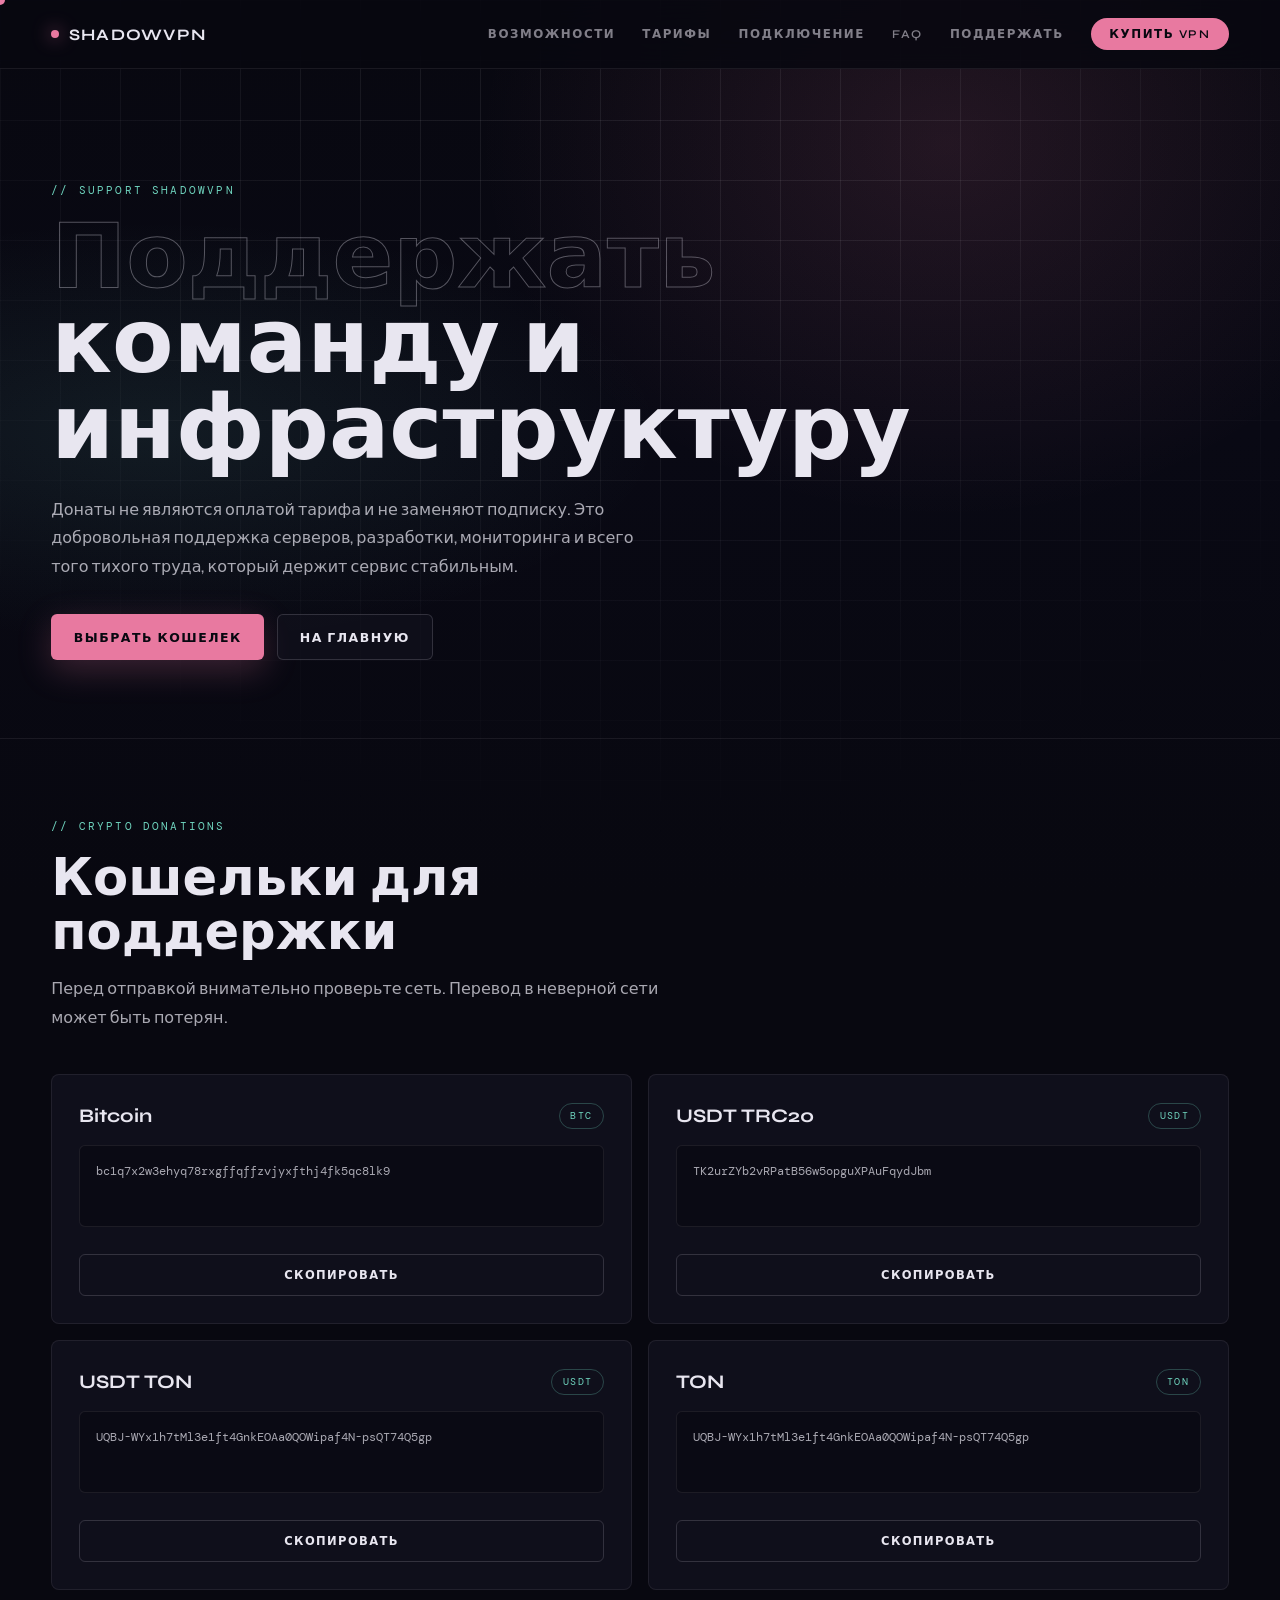
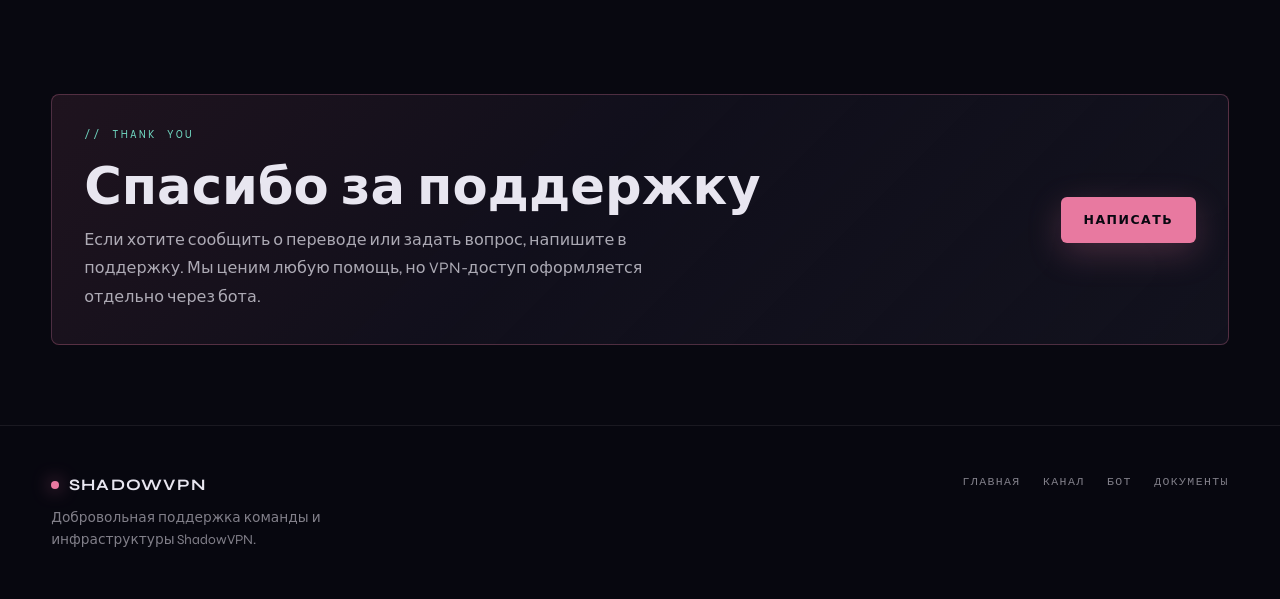
==== donate.html @ 47b913bc "Add files via upload" ====
<!DOCTYPE html>
<html lang="ru">
<head>
  <meta charset="UTF-8">
  <meta name="viewport" content="width=device-width, initial-scale=1.0">
  <title>Поддержать ShadowVPN</title>
  <meta name="description" content="Добровольная поддержка команды ShadowVPN: BTC, USDT TRC20, USDT TON и TON.">
  <link rel="preconnect" href="https://fonts.googleapis.com">
  <link rel="preconnect" href="https://fonts.gstatic.com" crossorigin>
  <link href="https://fonts.googleapis.com/css2?family=Syne:wght@300;400;500;600;700&family=DM+Mono:wght@300;400;500&display=swap" rel="stylesheet">
  <link rel="stylesheet" href="style.css">
</head>
<body>
  <div id="cursor" aria-hidden="true"></div>

  <div class="page-bg" aria-hidden="true">
    <div class="grid-bg"></div>
  </div>

  <header class="site-header">
    <a class="logo" href="index.html" aria-label="ShadowVPN">
      <span class="logo-dot"></span>
      <span>ShadowVPN</span>
    </a>
    <button class="menu-toggle" type="button" aria-label="Открыть меню" aria-expanded="false">
      <span></span>
      <span></span>
      <span></span>
    </button>
    <nav class="nav" aria-label="Основная навигация">
      <a href="index.html#advantages">Возможности</a>
      <a href="index.html#plans">Тарифы</a>
      <a href="index.html#setup">Подключение</a>
      <a href="index.html#faq">FAQ</a>
      <a href="donate.html">Поддержать</a>
      <a class="nav-cta" href="https://t.me/NetShadowVPN_bot" target="_blank" rel="noopener">Купить VPN</a>
    </nav>
  </header>

  <main class="donate-page">
    <section class="donate-hero reveal">
      <div class="eyebrow">// Support ShadowVPN</div>
      <h1><span class="outline">Поддержать</span><br>команду и инфраструктуру</h1>
      <p class="hero-lead">Донаты не являются оплатой тарифа и не заменяют подписку. Это добровольная поддержка серверов, разработки, мониторинга и всего того тихого труда, который держит сервис стабильным.</p>
      <div class="hero-actions">
        <a class="btn btn-primary" href="#wallets">Выбрать кошелек</a>
        <a class="btn btn-secondary" href="index.html">На главную</a>
      </div>
    </section>

    <section class="section donate-section" id="wallets">
      <div class="section-head reveal">
        <div class="eyebrow">// Crypto donations</div>
        <h2>Кошельки для поддержки</h2>
        <p>Перед отправкой внимательно проверьте сеть. Перевод в неверной сети может быть потерян.</p>
      </div>

      <div class="donate-grid">
        <article class="donate-card reveal">
          <div class="donate-card-head">
            <h3>Bitcoin</h3>
            <span class="wallet-tag">BTC</span>
          </div>
          <code class="wallet-address">bc1q7x2w3ehyq78rxgffqffzvjyxfthj4fk5qc8lk9</code>
          <button class="copy-btn" type="button" data-copy-wallet>Скопировать</button>
        </article>

        <article class="donate-card reveal">
          <div class="donate-card-head">
            <h3>USDT TRC20</h3>
            <span class="wallet-tag">USDT</span>
          </div>
          <code class="wallet-address">TK2urZYb2vRPatB56w5opguXPAuFqydJbm</code>
          <button class="copy-btn" type="button" data-copy-wallet>Скопировать</button>
        </article>

        <article class="donate-card reveal">
          <div class="donate-card-head">
            <h3>USDT TON</h3>
            <span class="wallet-tag">USDT</span>
          </div>
          <code class="wallet-address">UQBJ-WYx1h7tMl3e1ft4GnkEOAa0QOWipaf4N-psQT74Q5gp</code>
          <button class="copy-btn" type="button" data-copy-wallet>Скопировать</button>
        </article>

        <article class="donate-card reveal">
          <div class="donate-card-head">
            <h3>TON</h3>
            <span class="wallet-tag">TON</span>
          </div>
          <code class="wallet-address">UQBJ-WYx1h7tMl3e1ft4GnkEOAa0QOWipaf4N-psQT74Q5gp</code>
          <button class="copy-btn" type="button" data-copy-wallet>Скопировать</button>
        </article>
      </div>
    </section>

    <section class="cta-section donate-note reveal">
      <div>
        <div class="eyebrow">// Thank you</div>
        <h2>Спасибо за поддержку</h2>
        <p>Если хотите сообщить о переводе или задать вопрос, напишите в поддержку. Мы ценим любую помощь, но VPN-доступ оформляется отдельно через бота.</p>
      </div>
      <a class="btn btn-primary" href="https://t.me/ShadowVpnSupport_bot" target="_blank" rel="noopener">Написать</a>
    </section>
  </main>

  <footer class="footer">
    <div>
      <a class="logo" href="index.html"><span class="logo-dot"></span><span>ShadowVPN</span></a>
      <p>Добровольная поддержка команды и инфраструктуры ShadowVPN.</p>
    </div>
    <div class="footer-links">
      <a href="index.html">Главная</a>
      <a href="https://t.me/ShadowVpn_net" target="_blank" rel="noopener">Канал</a>
      <a href="https://t.me/NetShadowVPN_bot" target="_blank" rel="noopener">Бот</a>
      <a href="https://docs.shadowvpn.io" target="_blank" rel="noopener">Документы</a>
    </div>
  </footer>

  <script src="script.js"></script>
</body>
</html>
---- style.css ----
*, *::before, *::after {
  box-sizing: border-box;
  margin: 0;
  padding: 0;
}

:root {
  --black: #080810;
  --surface: #0f0f1a;
  --card: #13131f;
  --pink: #e879a0;
  --pink-d: #c45c80;
  --violet: #a78bda;
  --mint: #6fd4be;
  --text: #e8e6f0;
  --muted: rgba(232, 230, 240, .54);
  --muted-2: rgba(232, 230, 240, .72);
  --border: rgba(232, 230, 240, .08);
  --border-2: rgba(232, 230, 240, .16);
  --shadow: 0 24px 80px rgba(0, 0, 0, .36);
}

html {
  scroll-behavior: smooth;
}

body {
  min-height: 100vh;
  font-family: "Syne", system-ui, sans-serif;
  color: var(--text);
  background: var(--black);
  overflow-x: hidden;
  cursor: none;
}

a {
  color: inherit;
}

img {
  display: block;
  max-width: 100%;
}

#cursor {
  width: 10px;
  height: 10px;
  position: fixed;
  z-index: 1000;
  pointer-events: none;
  border-radius: 50%;
  background: var(--pink);
  transform: translate(-50%, -50%);
  transition: width .18s ease, height .18s ease, background .18s ease;
  mix-blend-mode: screen;
}

#cursor.big {
  width: 34px;
  height: 34px;
  background: var(--violet);
}

.page-bg {
  position: fixed;
  inset: 0;
  z-index: -1;
  pointer-events: none;
  background:
    radial-gradient(ellipse at 74% 16%, rgba(232, 121, 160, .12), transparent 35%),
    radial-gradient(ellipse at 12% 48%, rgba(111, 212, 190, .09), transparent 32%),
    linear-gradient(180deg, var(--black), #090914 48%, var(--black));
}

.grid-bg {
  position: absolute;
  inset: 0;
  background-image:
    linear-gradient(var(--border) 1px, transparent 1px),
    linear-gradient(90deg, var(--border) 1px, transparent 1px);
  background-size: 60px 60px;
  mask-image: radial-gradient(ellipse 72% 82% at 50% 12%, #000 28%, transparent 100%);
}

.site-header {
  position: fixed;
  top: 0;
  left: 0;
  right: 0;
  z-index: 50;
  display: flex;
  align-items: center;
  justify-content: space-between;
  gap: 2rem;
  padding: 1.15rem clamp(1rem, 4vw, 5rem);
  border-bottom: 1px solid var(--border);
  background: rgba(8, 8, 16, .84);
  backdrop-filter: blur(18px);
}

.logo {
  display: inline-flex;
  align-items: center;
  gap: .6rem;
  text-decoration: none;
  font-size: 1rem;
  font-weight: 700;
  letter-spacing: .08em;
  text-transform: uppercase;
  white-space: nowrap;
}

.logo-dot {
  width: 8px;
  height: 8px;
  flex: 0 0 8px;
  border-radius: 50%;
  background: var(--pink);
  box-shadow: 0 0 18px rgba(232, 121, 160, .8);
}

.nav {
  display: flex;
  align-items: center;
  gap: 1.7rem;
}

.nav a {
  text-decoration: none;
  color: var(--muted);
  font-size: .74rem;
  font-weight: 600;
  letter-spacing: .13em;
  text-transform: uppercase;
  transition: color .2s ease, border-color .2s ease;
}

.nav a:hover {
  color: var(--text);
}

.nav .nav-cta {
  padding: .55rem 1.15rem;
  border-radius: 999px;
  color: var(--black);
  background: var(--pink);
}

.menu-toggle {
  display: none;
  width: 42px;
  height: 42px;
  border: 1px solid var(--border);
  border-radius: 8px;
  background: var(--card);
  color: var(--text);
}

.menu-toggle span {
  display: block;
  width: 18px;
  height: 1px;
  margin: 5px auto;
  background: currentColor;
}

.hero {
  min-height: 100vh;
  display: flex;
  align-items: center;
  padding: 7rem clamp(1rem, 4vw, 5rem) 4rem;
}

.hero-content {
  max-width: 820px;
}

.eyebrow {
  display: flex;
  align-items: center;
  gap: .65rem;
  margin-bottom: 1.2rem;
  font-family: "DM Mono", monospace;
  color: var(--mint);
  font-size: .68rem;
  letter-spacing: .2em;
  text-transform: uppercase;
}

h1,
h2 {
  letter-spacing: 0;
}

h1 {
  font-size: clamp(3rem, 7vw, 6.6rem);
  line-height: .95;
  margin-bottom: 1.5rem;
}

.outline {
  color: transparent;
  -webkit-text-stroke: 1px rgba(232, 230, 240, .34);
}

.hero-lead,
.section-head p,
.split-copy p,
.cta-section p {
  max-width: 620px;
  color: var(--muted-2);
  font-size: 1rem;
  font-weight: 300;
  line-height: 1.8;
}

.hero-actions {
  display: flex;
  flex-wrap: wrap;
  gap: .8rem;
  margin-top: 2rem;
}

.btn {
  display: inline-flex;
  align-items: center;
  justify-content: center;
  min-height: 46px;
  padding: .82rem 1.35rem;
  border-radius: 6px;
  border: 1px solid transparent;
  text-decoration: none;
  font-size: .78rem;
  font-weight: 700;
  letter-spacing: .12em;
  text-transform: uppercase;
  transition: transform .22s ease, background .22s ease, border-color .22s ease, color .22s ease;
}

.btn:hover {
  transform: translateY(-2px);
}

.btn-primary {
  color: var(--black);
  background: var(--pink);
  box-shadow: 0 10px 34px rgba(232, 121, 160, .24);
}

.btn-primary:hover {
  background: var(--pink-d);
}

.btn-secondary {
  color: var(--text);
  border-color: var(--border-2);
  background: rgba(19, 19, 31, .6);
}

.btn-secondary:hover {
  color: var(--violet);
  border-color: var(--violet);
}

.hero-stats {
  display: grid;
  grid-template-columns: repeat(3, minmax(0, 1fr));
  gap: 1px;
  margin-top: 3.2rem;
  border: 1px solid var(--border);
  background: var(--border);
}

.hero-stats div {
  padding: 1.2rem;
  background: rgba(15, 15, 26, .82);
}

.hero-stats dt {
  color: var(--text);
  font-size: 1.7rem;
  font-weight: 700;
  line-height: 1;
}

.hero-stats dd {
  margin-top: .45rem;
  color: var(--muted);
  font-family: "DM Mono", monospace;
  font-size: .62rem;
  letter-spacing: .13em;
  text-transform: uppercase;
}

.section {
  padding: 6.5rem clamp(1rem, 4vw, 5rem);
  border-top: 1px solid var(--border);
}

.section-head {
  max-width: 760px;
  margin-bottom: 2.6rem;
}

h2 {
  max-width: 820px;
  margin-bottom: 1rem;
  font-size: clamp(2rem, 4vw, 3.5rem);
  line-height: 1.05;
}

.feature-grid,
.plans-grid,
.faq-grid {
  display: grid;
  gap: 1rem;
}

.feature-grid {
  grid-template-columns: repeat(4, minmax(0, 1fr));
}

.feature-card,
.plan-card,
.step,
.faq-item {
  border: 1px solid var(--border);
  border-radius: 8px;
  background: rgba(19, 19, 31, .78);
  transition: transform .22s ease, border-color .22s ease, background .22s ease;
}

.feature-card:hover,
.plan-card:hover,
.step:hover,
.faq-item:hover,
.donate-card:hover {
  transform: translateY(-3px);
  border-color: var(--border-2);
  background: var(--card);
}

.feature-card {
  min-height: 245px;
  padding: 1.7rem;
}

.feature-mark,
.plan-kicker,
.step span {
  font-family: "DM Mono", monospace;
  color: var(--mint);
  font-size: .64rem;
  letter-spacing: .16em;
  text-transform: uppercase;
}

.feature-card h3,
.plan-card h3,
.step h3,
.faq-item h3 {
  margin: 1rem 0 .65rem;
  font-size: 1rem;
  font-weight: 600;
}

.feature-card p,
.plan-card li,
.step p,
.faq-item p {
  color: var(--muted-2);
  font-size: .9rem;
  font-weight: 300;
  line-height: 1.7;
}

.plans-grid {
  display: grid;
  grid-template-columns: repeat(3, minmax(0, 1fr));
}

.plan-card {
  position: relative;
  display: flex;
  flex-direction: column;
  padding: 2rem;
}

.plan-card.featured {
  border-color: rgba(232, 121, 160, .52);
  background: linear-gradient(160deg, rgba(232, 121, 160, .08), rgba(19, 19, 31, .94) 56%);
}

.plan-badge {
  position: absolute;
  top: 1rem;
  right: 1rem;
  padding: .28rem .65rem;
  border-radius: 999px;
  color: var(--black);
  background: var(--pink);
  font-size: .62rem;
  font-weight: 700;
  letter-spacing: .1em;
  text-transform: uppercase;
}

.plan-badge.muted {
  color: var(--text);
  border: 1px solid var(--border-2);
  background: rgba(232, 230, 240, .08);
}

.plan-card.soon {
  border-style: dashed;
}

.plan-price {
  margin: .9rem 0 1.3rem;
  color: var(--text);
  font-size: 1.45rem;
  font-weight: 700;
}

.plan-card ul {
  display: grid;
  gap: .58rem;
  margin-bottom: 1.2rem;
  list-style: none;
}

.plan-card li {
  position: relative;
  padding-left: 1.1rem;
}

.plan-card li::before {
  content: "";
  position: absolute;
  left: 0;
  top: .72em;
  width: 5px;
  height: 5px;
  border-radius: 50%;
  background: var(--violet);
}

.price-options {
  display: grid;
  gap: .42rem;
  margin: auto 0 1.4rem;
  padding-top: 1rem;
  border-top: 1px solid var(--border);
}

.price-options span {
  color: var(--muted-2);
  font-family: "DM Mono", monospace;
  font-size: .78rem;
  line-height: 1.45;
}

.plan-link {
  display: flex;
  justify-content: center;
  padding: .78rem 1rem;
  border: 1px solid var(--border-2);
  border-radius: 6px;
  color: var(--text);
  text-decoration: none;
  font-size: .74rem;
  font-weight: 700;
  letter-spacing: .12em;
  text-transform: uppercase;
  transition: background .2s ease, color .2s ease, border-color .2s ease;
}

.plan-link:hover {
  color: var(--violet);
  border-color: var(--violet);
}

.plan-link.primary {
  color: var(--black);
  border-color: var(--pink);
  background: var(--pink);
}

.plan-link.primary:hover {
  color: var(--black);
  background: var(--pink-d);
}

.split {
  display: grid;
  grid-template-columns: minmax(0, .85fr) minmax(0, 1.15fr);
  gap: 3rem;
  align-items: start;
}

.split-copy {
  position: sticky;
  top: 7rem;
}

.split-copy .btn {
  margin-top: 1.6rem;
}

.steps {
  display: grid;
  grid-template-columns: repeat(2, minmax(0, 1fr));
  gap: 1rem;
}

.step {
  min-height: 185px;
  padding: 1.55rem;
}

.faq-grid {
  grid-template-columns: repeat(2, minmax(0, 1fr));
}

.faq-item {
  padding: 1.55rem;
}

.cta-section {
  display: flex;
  align-items: center;
  justify-content: space-between;
  gap: 2rem;
  margin: 0 clamp(1rem, 4vw, 5rem) 5rem;
  padding: 2rem;
  border: 1px solid rgba(232, 121, 160, .28);
  border-radius: 8px;
  background: linear-gradient(135deg, rgba(232, 121, 160, .1), rgba(167, 139, 218, .06) 44%, rgba(19, 19, 31, .9));
}

.cta-section h2 {
  margin-bottom: .7rem;
}

.donate-page {
  padding-top: 5.6rem;
}

.donate-hero {
  min-height: 72vh;
  display: flex;
  flex-direction: column;
  justify-content: center;
  padding: 5rem clamp(1rem, 4vw, 5rem) 4rem;
}

.donate-section {
  padding-top: 5rem;
}

.donate-grid {
  display: grid;
  grid-template-columns: repeat(2, minmax(0, 1fr));
  gap: 1rem;
}

.donate-card {
  display: flex;
  min-width: 0;
  min-height: 250px;
  flex-direction: column;
  gap: 1rem;
  padding: 1.7rem;
  border: 1px solid var(--border);
  border-radius: 8px;
  background: rgba(19, 19, 31, .78);
  transition: transform .22s ease, border-color .22s ease, background .22s ease;
}

.donate-card-head {
  display: flex;
  align-items: center;
  justify-content: space-between;
  gap: 1rem;
}

.donate-card h3 {
  font-size: 1.2rem;
  font-weight: 700;
}

.wallet-tag {
  padding: .34rem .65rem;
  border: 1px solid rgba(111, 212, 190, .28);
  border-radius: 999px;
  color: var(--mint);
  font-family: "DM Mono", monospace;
  font-size: .62rem;
  letter-spacing: .14em;
}

.wallet-address {
  display: block;
  min-height: 82px;
  padding: 1rem;
  border: 1px solid var(--border);
  border-radius: 6px;
  color: var(--muted-2);
  background: rgba(8, 8, 16, .52);
  font-family: "DM Mono", monospace;
  font-size: .78rem;
  line-height: 1.6;
  overflow-wrap: anywhere;
}

.copy-btn {
  margin-top: auto;
  min-height: 42px;
  border: 1px solid var(--border-2);
  border-radius: 6px;
  color: var(--text);
  background: transparent;
  font-family: "Syne", system-ui, sans-serif;
  font-size: .72rem;
  font-weight: 700;
  letter-spacing: .12em;
  text-transform: uppercase;
  cursor: none;
  transition: color .2s ease, border-color .2s ease, background .2s ease;
}

.copy-btn:hover,
.copy-btn.copied {
  color: var(--black);
  border-color: var(--pink);
  background: var(--pink);
}

.donate-note {
  margin-top: 0;
}

.footer {
  display: flex;
  justify-content: space-between;
  gap: 2rem;
  padding: 3rem clamp(1rem, 4vw, 5rem);
  border-top: 1px solid var(--border);
  background: rgba(8, 8, 16, .72);
}

.footer p {
  max-width: 360px;
  margin-top: .8rem;
  color: var(--muted);
  font-size: .86rem;
  line-height: 1.6;
}

.footer-links {
  display: flex;
  flex-wrap: wrap;
  justify-content: flex-end;
  gap: 1rem 1.4rem;
}

.footer-links a {
  color: var(--muted);
  text-decoration: none;
  font-family: "DM Mono", monospace;
  font-size: .72rem;
  letter-spacing: .12em;
  text-transform: uppercase;
}

.footer-links a:hover {
  color: var(--pink);
}

.reveal {
  opacity: 0;
  transform: translateY(18px);
  transition: opacity .55s ease, transform .55s ease;
}

.reveal.in {
  opacity: 1;
  transform: translateY(0);
}

@media (max-width: 1120px) {
  .feature-grid {
    grid-template-columns: repeat(2, minmax(0, 1fr));
  }
}

@media (max-width: 900px) {
  body {
    cursor: auto;
  }

  #cursor {
    display: none;
  }

  .menu-toggle {
    display: block;
  }

  .nav {
    position: absolute;
    top: calc(100% + 1px);
    left: 0;
    right: 0;
    display: none;
    flex-direction: column;
    align-items: stretch;
    gap: 0;
    padding: .75rem 1rem 1rem;
    border-bottom: 1px solid var(--border);
    background: rgba(8, 8, 16, .96);
  }

  .nav.open {
    display: flex;
  }

  .nav a {
    padding: .85rem 0;
  }

  .nav .nav-cta {
    justify-content: center;
    text-align: center;
    margin-top: .35rem;
  }

  .hero {
    min-height: auto;
    padding-top: 6.4rem;
  }

  .plans-grid,
  .donate-grid,
  .split {
    grid-template-columns: 1fr;
  }

  .split-copy {
    position: static;
  }

  .cta-section,
  .footer {
    flex-direction: column;
    align-items: flex-start;
  }

  .footer-links {
    justify-content: flex-start;
  }
}

@media (max-width: 640px) {
  .site-header {
    padding: .9rem 1rem;
  }

  .logo {
    font-size: .9rem;
  }

  h1 {
    font-size: 3rem;
    line-height: 1.05;
    margin-bottom: 1.2rem;
  }

  .outline {
    color: var(--text);
    -webkit-text-stroke: 0;
  }

  h1 br {
    display: none;
  }

  .hero-lead {
    font-size: .98rem;
    line-height: 1.7;
  }

  .hero-actions {
    display: grid;
    grid-template-columns: 1fr;
  }

  .hero {
    padding-left: 1rem;
    padding-right: 1rem;
  }

  .hero-stats,
  .feature-grid,
  .steps,
  .faq-grid {
    grid-template-columns: 1fr;
  }

  .section {
    padding-top: 4.5rem;
    padding-bottom: 4.5rem;
  }

  .donate-page {
    padding-top: 4.8rem;
  }

  .donate-hero {
    min-height: auto;
    padding: 4rem 1rem 3rem;
  }

  .cta-section {
    margin-bottom: 3.5rem;
    padding: 1.4rem;
  }
}
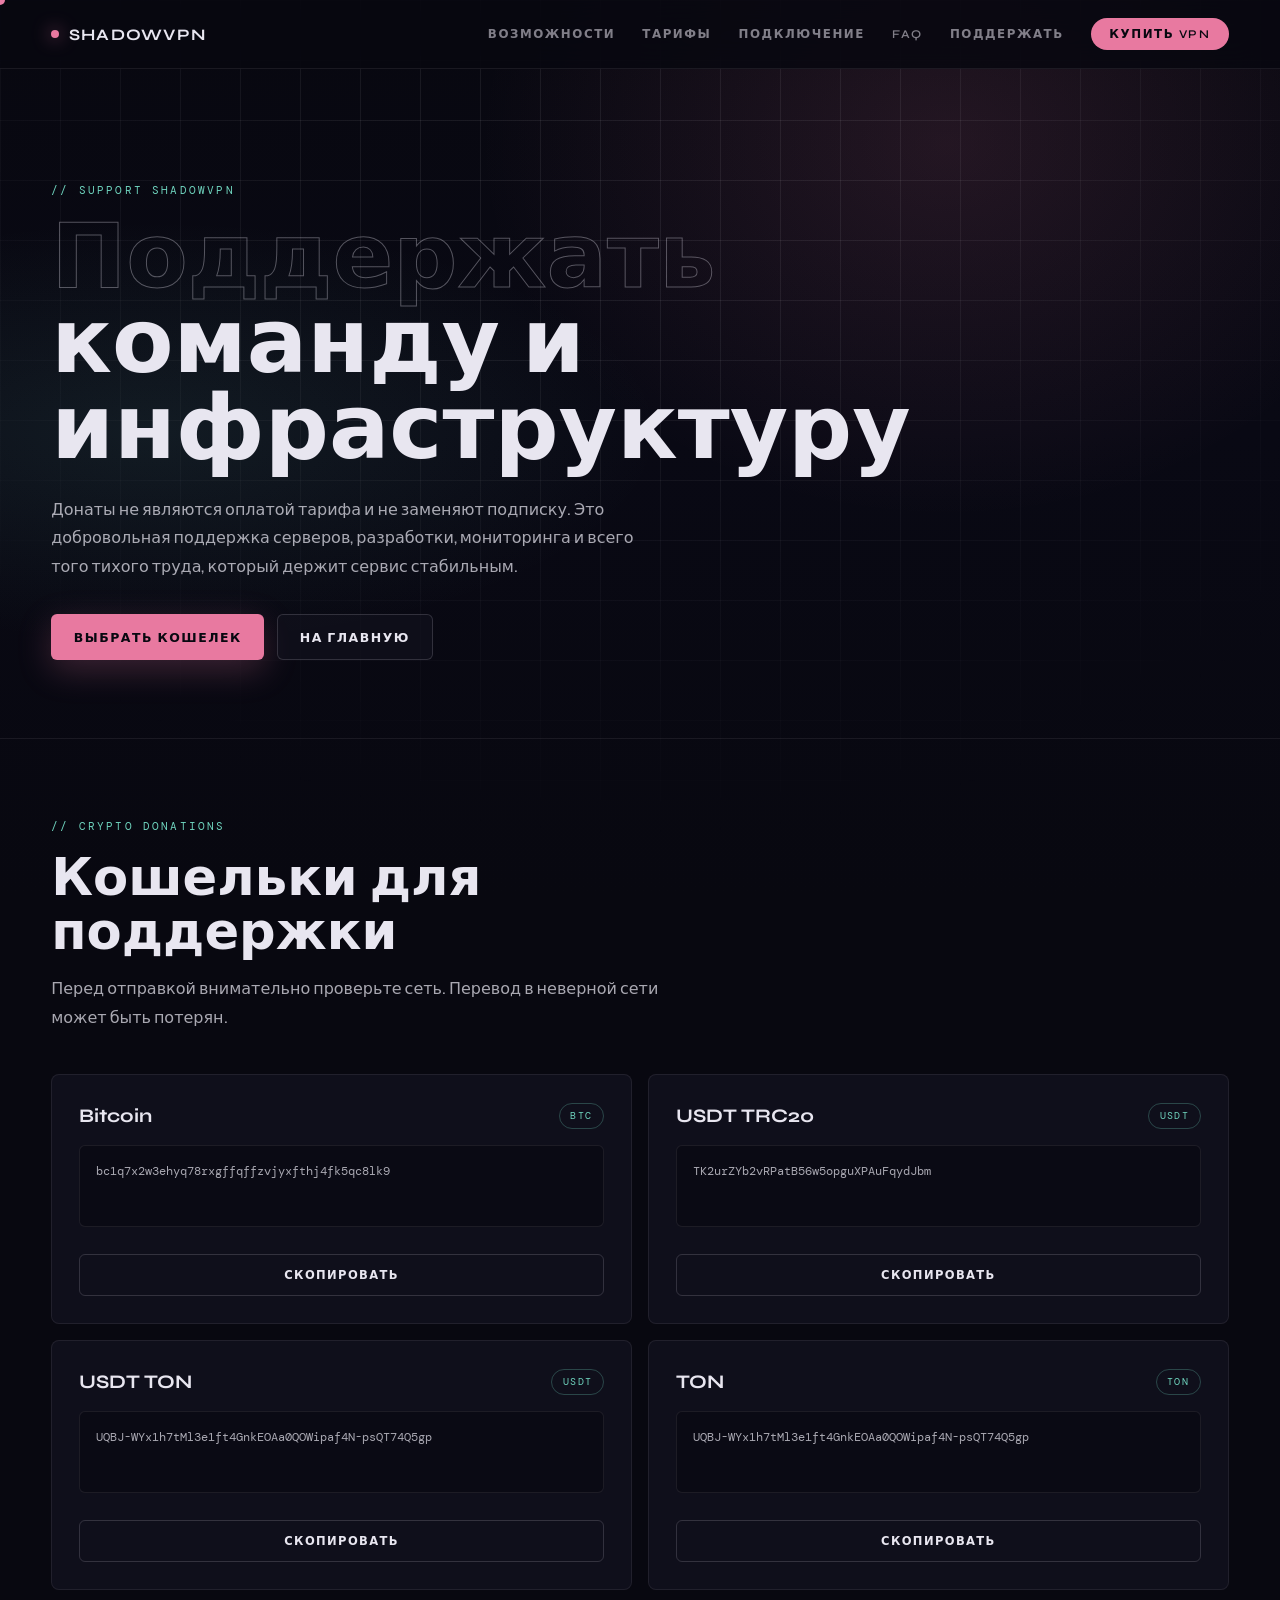
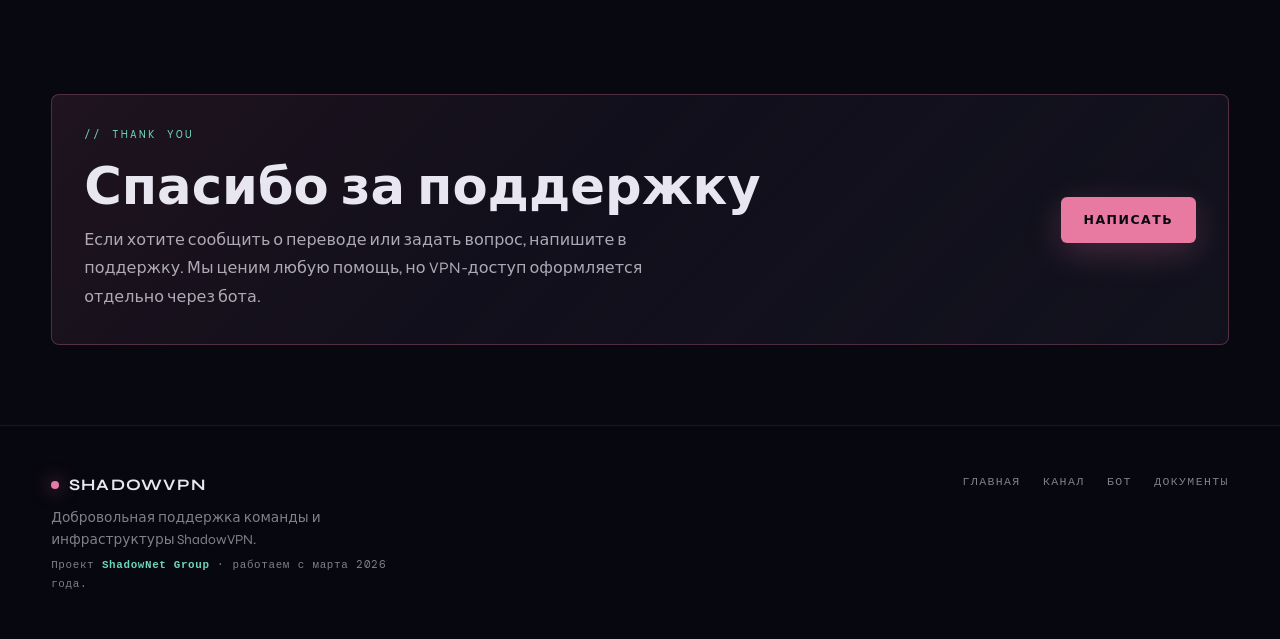
==== commit 81e08eec: "Add files via upload" ====
--- a/donate.html
+++ b/donate.html
@@ -8,7 +8,7 @@
   <link rel="preconnect" href="https://fonts.googleapis.com">
   <link rel="preconnect" href="https://fonts.gstatic.com" crossorigin>
   <link href="https://fonts.googleapis.com/css2?family=Syne:wght@300;400;500;600;700&family=DM+Mono:wght@300;400;500&display=swap" rel="stylesheet">
-  <link rel="stylesheet" href="style.css">
+  <link rel="stylesheet" href="style.css?v=20260904-3">
 </head>
 <body>
   <div id="cursor" aria-hidden="true"></div>
@@ -108,6 +108,7 @@
     <div>
       <a class="logo" href="index.html"><span class="logo-dot"></span><span>ShadowVPN</span></a>
       <p>Добровольная поддержка команды и инфраструктуры ShadowVPN.</p>
+      <p class="footer-brand">Проект <strong>ShadowNet Group</strong> · работаем с марта 2026 года.</p>
     </div>
     <div class="footer-links">
       <a href="index.html">Главная</a>
--- a/style.css
+++ b/style.css
@@ -262,6 +262,23 @@
   border-color: var(--violet);
 }
 
+
+.brand-note {
+  display: inline-flex;
+  align-items: center;
+  gap: .45rem;
+  margin-top: 1rem;
+  color: var(--muted);
+  font-family: "DM Mono", monospace;
+  font-size: .72rem;
+  letter-spacing: .08em;
+}
+
+.brand-note span {
+  color: var(--mint);
+  font-weight: 600;
+}
+
 .hero-stats {
   display: grid;
   grid-template-columns: repeat(3, minmax(0, 1fr));
@@ -657,6 +674,20 @@
   line-height: 1.6;
 }
 
+
+.footer .footer-brand {
+  margin-top: .3rem;
+  color: var(--muted);
+  font-family: "DM Mono", monospace;
+  font-size: .68rem;
+  letter-spacing: .06em;
+}
+
+.footer .footer-brand strong {
+  color: var(--mint);
+  font-weight: 600;
+}
+
 .footer-links {
   display: flex;
   flex-wrap: wrap;
@@ -826,3 +857,205 @@
     padding: 1.4rem;
   }
 }
+
+/* ShadowDNS */
+.dns-section {
+  position: relative;
+  overflow: hidden;
+}
+
+.dns-section::after {
+  content: "";
+  position: absolute;
+  width: 420px;
+  height: 420px;
+  right: -180px;
+  top: 60px;
+  border-radius: 50%;
+  background: radial-gradient(circle, rgba(111, 212, 190, .08), transparent 68%);
+  pointer-events: none;
+}
+
+.dns-hero {
+  position: relative;
+  z-index: 1;
+  max-width: 860px;
+  margin-bottom: 2.6rem;
+}
+
+.dns-title-row {
+  display: flex;
+  align-items: center;
+  flex-wrap: wrap;
+  gap: .9rem;
+  margin-top: .35rem;
+}
+
+.dns-title-row h2 {
+  margin: 0;
+}
+
+.dns-beta {
+  display: inline-flex;
+  align-items: center;
+  justify-content: center;
+  padding: .32rem .68rem;
+  border: 1px solid rgba(111, 212, 190, .32);
+  border-radius: 999px;
+  color: var(--mint);
+  background: rgba(111, 212, 190, .08);
+  font-family: "DM Mono", monospace;
+  font-size: .62rem;
+  font-weight: 500;
+  letter-spacing: .16em;
+}
+
+.dns-lead {
+  max-width: 820px !important;
+  margin-top: 1rem;
+}
+
+.dns-grid {
+  position: relative;
+  z-index: 1;
+  grid-template-columns: repeat(2, minmax(0, 1fr));
+}
+
+.dns-card {
+  min-height: 0;
+}
+
+.dns-card ul {
+  display: grid;
+  gap: .62rem;
+  margin: 0;
+  padding: 0;
+  list-style: none;
+}
+
+.dns-card li {
+  position: relative;
+  padding-left: 1.15rem;
+  color: var(--muted-2);
+  font-size: .9rem;
+  font-weight: 300;
+  line-height: 1.65;
+}
+
+.dns-card li::before {
+  content: "";
+  position: absolute;
+  left: 0;
+  top: .68em;
+  width: 5px;
+  height: 5px;
+  border-radius: 50%;
+  background: var(--mint);
+}
+
+.dns-connect {
+  position: relative;
+  z-index: 1;
+  display: grid;
+  grid-template-columns: minmax(0, .85fr) minmax(0, 1.15fr);
+  gap: 2rem;
+  align-items: center;
+  margin-top: 1rem;
+  padding: 1.8rem;
+  border: 1px solid rgba(111, 212, 190, .24);
+  border-radius: 8px;
+  background: linear-gradient(135deg, rgba(111, 212, 190, .07), rgba(167, 139, 218, .05) 48%, rgba(19, 19, 31, .88));
+}
+
+.dns-connect h3 {
+  margin: .9rem 0 .55rem;
+  font-size: 1.15rem;
+}
+
+.dns-connect p,
+.dns-beta-note p {
+  color: var(--muted-2);
+  font-size: .9rem;
+  font-weight: 300;
+  line-height: 1.7;
+}
+
+.dns-endpoints {
+  display: grid;
+  gap: .75rem;
+}
+
+.dns-endpoint {
+  min-width: 0;
+  padding: 1rem 1.1rem;
+  border: 1px solid var(--border);
+  border-radius: 6px;
+  background: rgba(8, 8, 16, .48);
+}
+
+.dns-endpoint span {
+  display: block;
+  margin-bottom: .45rem;
+  color: var(--muted);
+  font-family: "DM Mono", monospace;
+  font-size: .62rem;
+  letter-spacing: .1em;
+  text-transform: uppercase;
+}
+
+.dns-endpoint code {
+  color: var(--text);
+  font-family: "DM Mono", monospace;
+  font-size: .78rem;
+  overflow-wrap: anywhere;
+}
+
+.dns-endpoint a {
+  text-decoration-color: rgba(111, 212, 190, .4);
+  text-underline-offset: 3px;
+}
+
+.dns-endpoint a:hover code {
+  color: var(--mint);
+}
+
+.dns-beta-note {
+  position: relative;
+  z-index: 1;
+  display: flex;
+  align-items: flex-start;
+  gap: 1rem;
+  margin-top: 1rem;
+  padding: 1.25rem 1.4rem;
+  border: 1px dashed var(--border-2);
+  border-radius: 8px;
+  background: rgba(19, 19, 31, .52);
+}
+
+.dns-beta-note .dns-beta {
+  flex: 0 0 auto;
+  margin-top: .1rem;
+}
+
+@media (max-width: 960px) {
+  .dns-grid,
+  .dns-connect {
+    grid-template-columns: 1fr;
+  }
+}
+
+@media (max-width: 640px) {
+  .dns-title-row {
+    align-items: flex-start;
+    flex-direction: column;
+    gap: .7rem;
+  }
+
+  .dns-connect {
+    padding: 1.35rem;
+  }
+
+  .dns-beta-note {
+    flex-direction: column;
+  }
+}
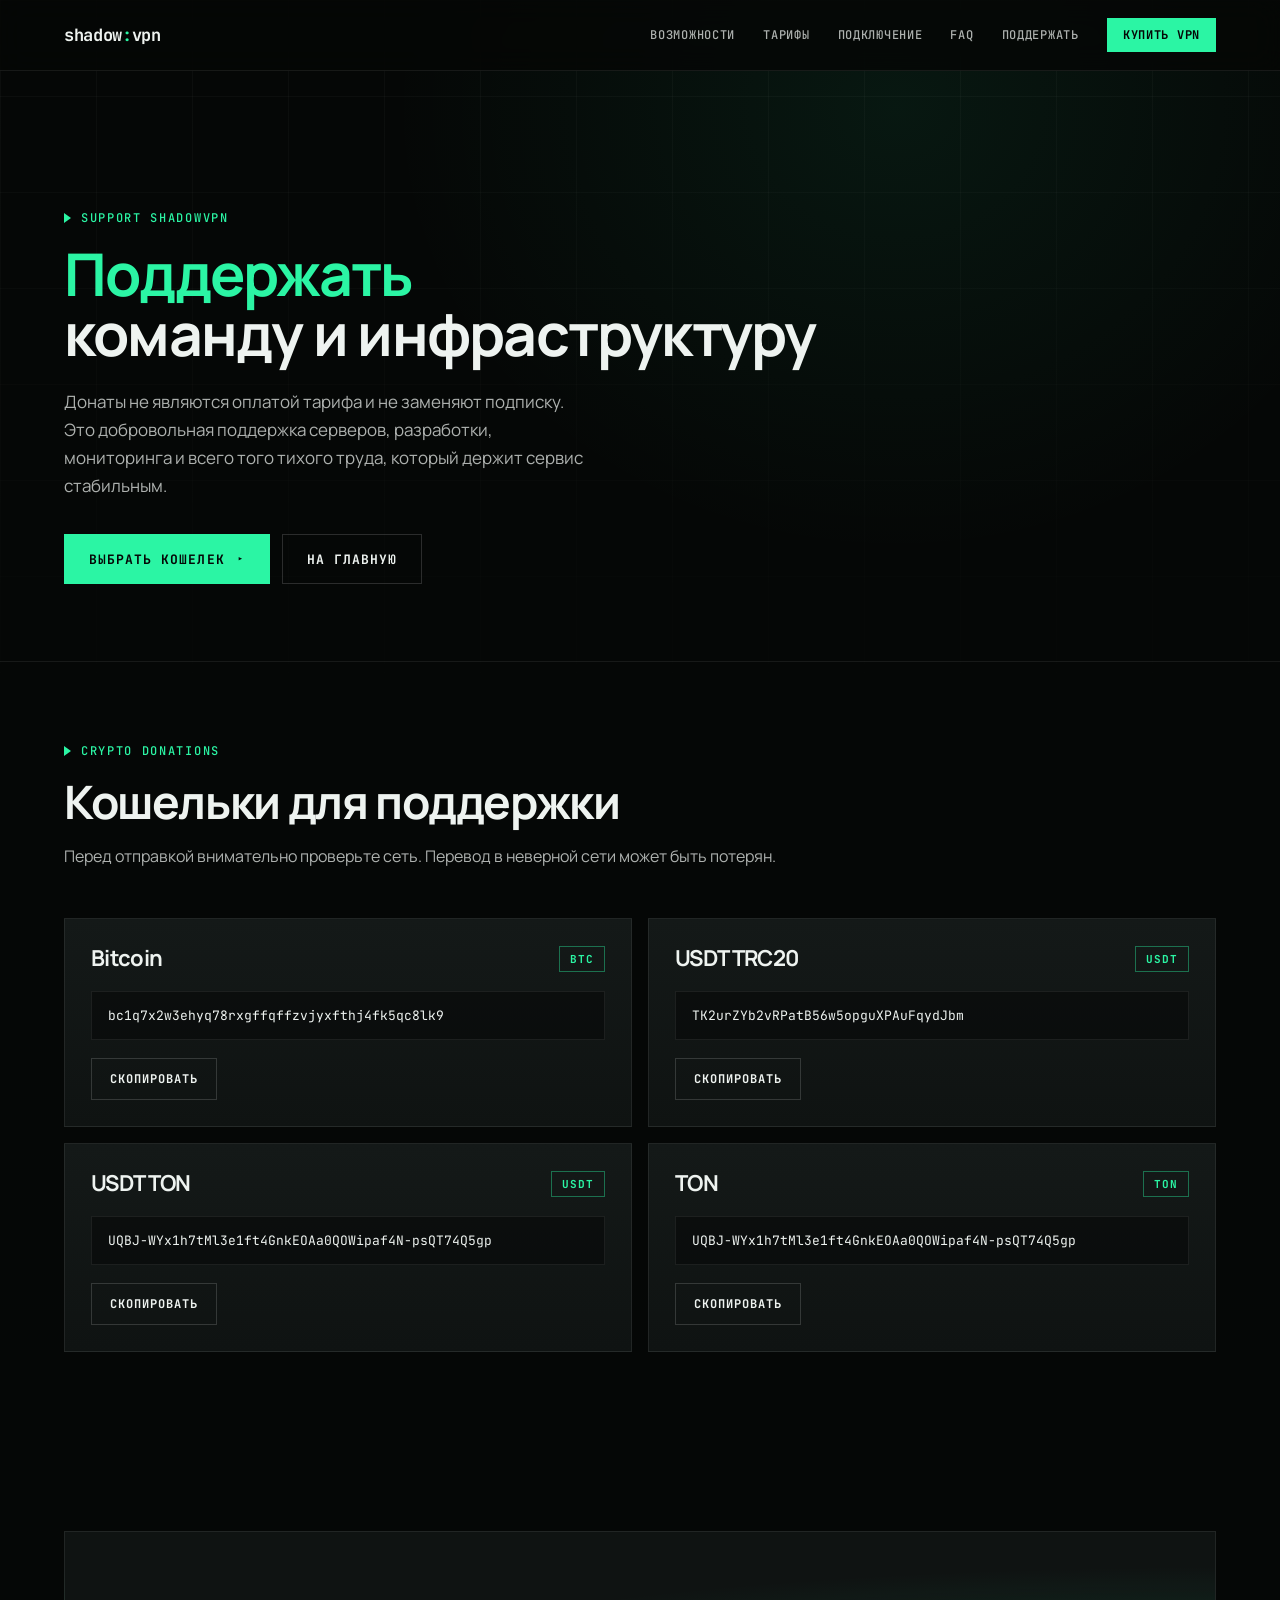
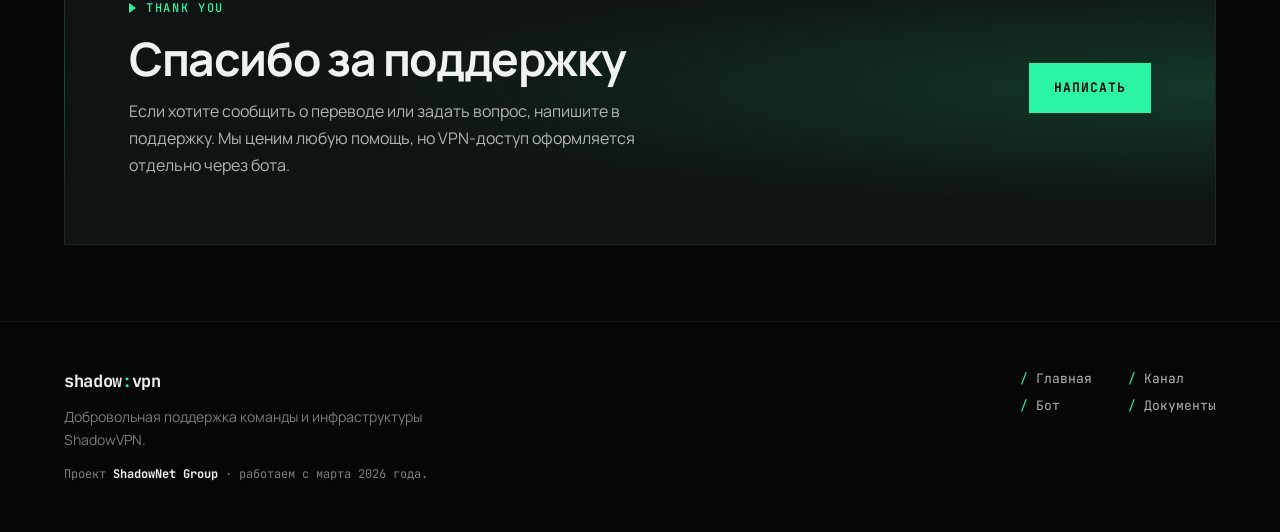
==== commit 043122f1: "Redesign site in cyber style with dotted world map hero New dark/neon-mint visual style: monospace l" ====
--- a/donate.html
+++ b/donate.html
@@ -7,20 +7,17 @@
   <meta name="description" content="Добровольная поддержка команды ShadowVPN: BTC, USDT TRC20, USDT TON и TON.">
   <link rel="preconnect" href="https://fonts.googleapis.com">
   <link rel="preconnect" href="https://fonts.gstatic.com" crossorigin>
-  <link href="https://fonts.googleapis.com/css2?family=Syne:wght@300;400;500;600;700&family=DM+Mono:wght@300;400;500&display=swap" rel="stylesheet">
-  <link rel="stylesheet" href="style.css?v=20260904-3">
+  <link href="https://fonts.googleapis.com/css2?family=Manrope:wght@400;500;600;700;800&family=JetBrains+Mono:wght@400;500;700&display=swap" rel="stylesheet">
+  <link rel="stylesheet" href="style.css?v=20261018-1">
 </head>
 <body>
-  <div id="cursor" aria-hidden="true"></div>
-
   <div class="page-bg" aria-hidden="true">
     <div class="grid-bg"></div>
   </div>
 
   <header class="site-header">
     <a class="logo" href="index.html" aria-label="ShadowVPN">
-      <span class="logo-dot"></span>
-      <span>ShadowVPN</span>
+      shadow<span>:</span>vpn
     </a>
     <button class="menu-toggle" type="button" aria-label="Открыть меню" aria-expanded="false">
       <span></span>
@@ -39,18 +36,18 @@
 
   <main class="donate-page">
     <section class="donate-hero reveal">
-      <div class="eyebrow">// Support ShadowVPN</div>
-      <h1><span class="outline">Поддержать</span><br>команду и инфраструктуру</h1>
+      <div class="eyebrow">Support ShadowVPN</div>
+      <h1><span class="accent">Поддержать</span><br>команду и инфраструктуру</h1>
       <p class="hero-lead">Донаты не являются оплатой тарифа и не заменяют подписку. Это добровольная поддержка серверов, разработки, мониторинга и всего того тихого труда, который держит сервис стабильным.</p>
       <div class="hero-actions">
-        <a class="btn btn-primary" href="#wallets">Выбрать кошелек</a>
+        <a class="btn btn-primary" href="#wallets">Выбрать кошелек <i>▸</i></a>
         <a class="btn btn-secondary" href="index.html">На главную</a>
       </div>
     </section>
 
     <section class="section donate-section" id="wallets">
       <div class="section-head reveal">
-        <div class="eyebrow">// Crypto donations</div>
+        <div class="eyebrow">Crypto donations</div>
         <h2>Кошельки для поддержки</h2>
         <p>Перед отправкой внимательно проверьте сеть. Перевод в неверной сети может быть потерян.</p>
       </div>
@@ -96,7 +93,7 @@
 
     <section class="cta-section donate-note reveal">
       <div>
-        <div class="eyebrow">// Thank you</div>
+        <div class="eyebrow">Thank you</div>
         <h2>Спасибо за поддержку</h2>
         <p>Если хотите сообщить о переводе или задать вопрос, напишите в поддержку. Мы ценим любую помощь, но VPN-доступ оформляется отдельно через бота.</p>
       </div>
@@ -106,7 +103,7 @@
 
   <footer class="footer">
     <div>
-      <a class="logo" href="index.html"><span class="logo-dot"></span><span>ShadowVPN</span></a>
+      <a class="logo" href="index.html">shadow<span>:</span>vpn</a>
       <p>Добровольная поддержка команды и инфраструктуры ShadowVPN.</p>
       <p class="footer-brand">Проект <strong>ShadowNet Group</strong> · работаем с марта 2026 года.</p>
     </div>
--- a/style.css
+++ b/style.css
@@ -5,19 +5,21 @@
 }
 
 :root {
-  --black: #080810;
-  --surface: #0f0f1a;
-  --card: #13131f;
-  --pink: #e879a0;
-  --pink-d: #c45c80;
-  --violet: #a78bda;
-  --mint: #6fd4be;
-  --text: #e8e6f0;
-  --muted: rgba(232, 230, 240, .54);
-  --muted-2: rgba(232, 230, 240, .72);
-  --border: rgba(232, 230, 240, .08);
-  --border-2: rgba(232, 230, 240, .16);
-  --shadow: 0 24px 80px rgba(0, 0, 0, .36);
+  --black: #050706;
+  --surface: #0b0e0d;
+  --card: #0f1312;
+  --card-2: #141918;
+  --accent: #2bf5a4;
+  --accent-d: #1fc985;
+  --accent-soft: rgba(43, 245, 164, .12);
+  --text: #eef3f0;
+  --muted: rgba(238, 243, 240, .5);
+  --muted-2: rgba(238, 243, 240, .72);
+  --border: rgba(238, 243, 240, .08);
+  --border-2: rgba(238, 243, 240, .16);
+  --mono: "JetBrains Mono", ui-monospace, monospace;
+  --sans: "Manrope", system-ui, sans-serif;
+  --pad: clamp(18px, 5vw, 72px);
 }
 
 html {
@@ -26,11 +28,15 @@
 
 body {
   min-height: 100vh;
-  font-family: "Syne", system-ui, sans-serif;
+  font-family: var(--sans);
   color: var(--text);
   background: var(--black);
   overflow-x: hidden;
-  cursor: none;
+}
+
+::selection {
+  background: var(--accent);
+  color: var(--black);
 }
 
 a {
@@ -40,25 +46,6 @@
 img {
   display: block;
   max-width: 100%;
-}
-
-#cursor {
-  width: 10px;
-  height: 10px;
-  position: fixed;
-  z-index: 1000;
-  pointer-events: none;
-  border-radius: 50%;
-  background: var(--pink);
-  transform: translate(-50%, -50%);
-  transition: width .18s ease, height .18s ease, background .18s ease;
-  mix-blend-mode: screen;
-}
-
-#cursor.big {
-  width: 34px;
-  height: 34px;
-  background: var(--violet);
 }
 
 .page-bg {
@@ -67,9 +54,8 @@
   z-index: -1;
   pointer-events: none;
   background:
-    radial-gradient(ellipse at 74% 16%, rgba(232, 121, 160, .12), transparent 35%),
-    radial-gradient(ellipse at 12% 48%, rgba(111, 212, 190, .09), transparent 32%),
-    linear-gradient(180deg, var(--black), #090914 48%, var(--black));
+    radial-gradient(ellipse at 70% 12%, rgba(43, 245, 164, .07), transparent 40%),
+    var(--black);
 }
 
 .grid-bg {
@@ -78,646 +64,1052 @@
   background-image:
     linear-gradient(var(--border) 1px, transparent 1px),
     linear-gradient(90deg, var(--border) 1px, transparent 1px);
-  background-size: 60px 60px;
-  mask-image: radial-gradient(ellipse 72% 82% at 50% 12%, #000 28%, transparent 100%);
-}
+  background-size: 96px 96px;
+  opacity: .45;
+  mask-image: linear-gradient(180deg, #000, transparent 85%);
+}
+
+/* ---------- Header ---------- */
 
 .site-header {
-  position: fixed;
+  position: sticky;
   top: 0;
-  left: 0;
-  right: 0;
   z-index: 50;
   display: flex;
   align-items: center;
   justify-content: space-between;
-  gap: 2rem;
-  padding: 1.15rem clamp(1rem, 4vw, 5rem);
+  gap: 24px;
+  padding: 18px var(--pad);
+  background: rgba(5, 7, 6, .82);
+  backdrop-filter: blur(14px);
   border-bottom: 1px solid var(--border);
-  background: rgba(8, 8, 16, .84);
-  backdrop-filter: blur(18px);
 }
 
 .logo {
-  display: inline-flex;
-  align-items: center;
-  gap: .6rem;
+  font-family: var(--mono);
+  font-weight: 700;
+  font-size: 17px;
+  letter-spacing: -.02em;
   text-decoration: none;
-  font-size: 1rem;
-  font-weight: 700;
-  letter-spacing: .08em;
-  text-transform: uppercase;
-  white-space: nowrap;
-}
-
-.logo-dot {
-  width: 8px;
-  height: 8px;
-  flex: 0 0 8px;
-  border-radius: 50%;
-  background: var(--pink);
-  box-shadow: 0 0 18px rgba(232, 121, 160, .8);
+  color: var(--text);
+}
+
+.logo span {
+  color: var(--accent);
 }
 
 .nav {
   display: flex;
   align-items: center;
-  gap: 1.7rem;
+  gap: 4px;
 }
 
 .nav a {
+  padding: 8px 12px;
+  font-family: var(--mono);
+  font-size: 12px;
+  font-weight: 500;
+  letter-spacing: .06em;
+  text-transform: uppercase;
   text-decoration: none;
-  color: var(--muted);
-  font-size: .74rem;
-  font-weight: 600;
-  letter-spacing: .13em;
-  text-transform: uppercase;
-  transition: color .2s ease, border-color .2s ease;
+  color: var(--muted-2);
+  transition: color .2s ease;
 }
 
 .nav a:hover {
-  color: var(--text);
+  color: var(--accent);
 }
 
 .nav .nav-cta {
-  padding: .55rem 1.15rem;
-  border-radius: 999px;
+  margin-left: 12px;
+  padding: 9px 16px;
   color: var(--black);
-  background: var(--pink);
+  background: var(--accent);
+  font-weight: 700;
+}
+
+.nav .nav-cta:hover {
+  color: var(--black);
+  background: #fff;
 }
 
 .menu-toggle {
   display: none;
   width: 42px;
   height: 42px;
-  border: 1px solid var(--border);
-  border-radius: 8px;
-  background: var(--card);
-  color: var(--text);
+  border: 1px solid var(--border-2);
+  background: transparent;
+  cursor: pointer;
 }
 
 .menu-toggle span {
   display: block;
   width: 18px;
-  height: 1px;
-  margin: 5px auto;
-  background: currentColor;
-}
-
-.hero {
-  min-height: 100vh;
-  display: flex;
+  height: 2px;
+  margin: 4px auto;
+  background: var(--text);
+}
+
+/* ---------- Common ---------- */
+
+.eyebrow {
+  display: inline-flex;
   align-items: center;
-  padding: 7rem clamp(1rem, 4vw, 5rem) 4rem;
-}
-
-.hero-content {
-  max-width: 820px;
-}
-
-.eyebrow {
-  display: flex;
-  align-items: center;
-  gap: .65rem;
-  margin-bottom: 1.2rem;
-  font-family: "DM Mono", monospace;
-  color: var(--mint);
-  font-size: .68rem;
-  letter-spacing: .2em;
+  gap: 10px;
+  margin-bottom: 18px;
+  font-family: var(--mono);
+  font-size: 12px;
+  font-weight: 500;
+  letter-spacing: .14em;
   text-transform: uppercase;
-}
-
-h1,
+  color: var(--accent);
+}
+
+.eyebrow::before {
+  content: "";
+  width: 0;
+  height: 0;
+  border-top: 5px solid transparent;
+  border-bottom: 5px solid transparent;
+  border-left: 7px solid var(--accent);
+}
+
+h1, h2, h3 {
+  font-weight: 700;
+  letter-spacing: -.03em;
+}
+
+h1 {
+  font-size: clamp(40px, 4.6vw, 66px);
+  line-height: 1.02;
+}
+
 h2 {
-  letter-spacing: 0;
-}
-
-h1 {
-  font-size: clamp(3rem, 7vw, 6.6rem);
-  line-height: .95;
-  margin-bottom: 1.5rem;
-}
-
-.outline {
-  color: transparent;
-  -webkit-text-stroke: 1px rgba(232, 230, 240, .34);
-}
-
-.hero-lead,
-.section-head p,
-.split-copy p,
-.cta-section p {
-  max-width: 620px;
-  color: var(--muted-2);
-  font-size: 1rem;
-  font-weight: 300;
-  line-height: 1.8;
-}
-
-.hero-actions {
-  display: flex;
-  flex-wrap: wrap;
-  gap: .8rem;
-  margin-top: 2rem;
-}
+  font-size: clamp(30px, 3.6vw, 50px);
+  line-height: 1.08;
+}
+
+h3 {
+  font-size: 19px;
+  line-height: 1.25;
+}
+
+.accent {
+  color: var(--accent);
+}
+
+.frame {
+  position: relative;
+}
+
+.corner {
+  position: absolute;
+  width: 14px;
+  height: 14px;
+  border-color: var(--muted-2);
+  border-style: solid;
+  border-width: 0;
+  pointer-events: none;
+}
+
+.corner.tl { top: 0; left: 0; border-top-width: 1px; border-left-width: 1px; }
+.corner.tr { top: 0; right: 0; border-top-width: 1px; border-right-width: 1px; }
+.corner.bl { bottom: 0; left: 0; border-bottom-width: 1px; border-left-width: 1px; }
+.corner.br { bottom: 0; right: 0; border-bottom-width: 1px; border-right-width: 1px; }
 
 .btn {
   display: inline-flex;
   align-items: center;
   justify-content: center;
-  min-height: 46px;
-  padding: .82rem 1.35rem;
-  border-radius: 6px;
+  gap: 12px;
+  min-height: 50px;
+  padding: 0 24px;
+  font-family: var(--mono);
+  font-size: 13px;
+  font-weight: 700;
+  letter-spacing: .08em;
+  text-transform: uppercase;
+  text-decoration: none;
   border: 1px solid transparent;
-  text-decoration: none;
-  font-size: .78rem;
-  font-weight: 700;
-  letter-spacing: .12em;
-  text-transform: uppercase;
-  transition: transform .22s ease, background .22s ease, border-color .22s ease, color .22s ease;
-}
-
-.btn:hover {
-  transform: translateY(-2px);
+  transition: background .2s ease, color .2s ease, border-color .2s ease, box-shadow .2s ease;
+}
+
+.btn i {
+  font-style: normal;
+  font-size: 11px;
 }
 
 .btn-primary {
   color: var(--black);
-  background: var(--pink);
-  box-shadow: 0 10px 34px rgba(232, 121, 160, .24);
+  background: var(--accent);
+  box-shadow: 0 0 0 rgba(43, 245, 164, 0);
 }
 
 .btn-primary:hover {
-  background: var(--pink-d);
+  background: #fff;
+  box-shadow: 0 0 32px rgba(43, 245, 164, .35);
 }
 
 .btn-secondary {
   color: var(--text);
   border-color: var(--border-2);
-  background: rgba(19, 19, 31, .6);
 }
 
 .btn-secondary:hover {
-  color: var(--violet);
-  border-color: var(--violet);
-}
-
+  color: var(--accent);
+  border-color: var(--accent);
+}
+
+/* ---------- Hero ---------- */
+
+.hero {
+  display: grid;
+  grid-template-columns: minmax(0, .8fr) minmax(0, 1.2fr);
+  align-items: center;
+  gap: 40px;
+  margin: 28px var(--pad) 0;
+  padding: clamp(40px, 6vw, 80px) clamp(20px, 3vw, 44px) 0;
+  min-height: calc(100vh - 110px);
+}
+
+.hero-content {
+  position: relative;
+  padding-left: 28px;
+  border-left: 1px solid var(--border-2);
+}
+
+.hero-content::before {
+  content: "";
+  position: absolute;
+  left: -4px;
+  top: 0;
+  width: 7px;
+  height: 7px;
+  background: var(--accent);
+}
+
+.hero-lead {
+  max-width: 520px;
+  margin-top: 24px;
+  font-size: 17px;
+  line-height: 1.65;
+  color: var(--muted-2);
+}
+
+.hero-actions {
+  display: flex;
+  flex-wrap: wrap;
+  gap: 12px;
+  margin-top: 34px;
+}
 
 .brand-note {
-  display: inline-flex;
-  align-items: center;
-  gap: .45rem;
-  margin-top: 1rem;
+  margin-top: 26px;
+  font-family: var(--mono);
+  font-size: 12px;
   color: var(--muted);
-  font-family: "DM Mono", monospace;
-  font-size: .72rem;
+}
+
+.brand-note span {
+  color: var(--text);
+}
+
+.hero-map {
+  position: relative;
+  aspect-ratio: 1000 / 383;
+}
+
+.hero-map img,
+.map-overlay {
+  position: absolute;
+  inset: 0;
+  width: 100%;
+  height: 100%;
+}
+
+.map-overlay {
+  overflow: visible;
+}
+
+.map-overlay .routes path {
+  fill: none;
+  stroke: var(--accent);
+  stroke-width: 1;
+  stroke-opacity: .45;
+  stroke-dasharray: 4 5;
+  animation: dash 3s linear infinite;
+}
+
+.map-overlay .nodes circle {
+  fill: var(--accent);
+}
+
+.map-overlay .pulses circle {
+  fill: none;
+  stroke: var(--accent);
+  stroke-width: 1.5;
+  transform-box: fill-box;
+  transform-origin: center;
+  animation: pulse 2.6s ease-out infinite;
+}
+
+.map-overlay .pulses circle:nth-child(2) { animation-delay: .9s; }
+.map-overlay .pulses circle:nth-child(3) { animation-delay: 1.7s; }
+
+.map-overlay .device rect:first-child {
+  fill: var(--black);
+  stroke: var(--text);
+  stroke-width: 1.5;
+}
+
+.map-overlay .device rect:last-child {
+  fill: var(--accent);
+}
+
+.map-overlay .shield rect:first-child {
+  fill: var(--accent);
+  filter: drop-shadow(0 0 18px rgba(43, 245, 164, .55));
+}
+
+.map-overlay .shield-outline {
+  fill: none;
+  stroke: var(--accent);
+  stroke-opacity: .5;
+  stroke-dasharray: 2 6;
+}
+
+.map-overlay .chev {
+  fill: none;
+  stroke: var(--black);
+  stroke-width: 2.5;
+}
+
+.map-tag {
+  position: absolute;
+  font-family: var(--mono);
+  font-size: 11px;
+  letter-spacing: .06em;
+  text-transform: uppercase;
+  white-space: nowrap;
+}
+
+.device-tag {
+  right: calc(100% - 60.4% + 18px);
+  top: 17.8%;
+  transform: translateY(-50%);
+  display: grid;
+  gap: 4px;
+  text-align: right;
+}
+
+.device-tag b {
+  padding: 4px 8px;
+  color: var(--black);
+  background: var(--text);
+  font-weight: 700;
+}
+
+.device-tag span {
+  color: var(--accent);
+}
+
+.shield-tag {
+  left: 64%;
+  top: 39.2%;
+  transform: translate(-50%, -50%);
+  color: var(--black);
+  font-weight: 700;
+}
+
+.hero-bottom {
+  grid-column: 1 / -1;
+  display: flex;
+  align-items: flex-end;
+  justify-content: space-between;
+  gap: 24px;
+  padding: 32px 0 40px;
+  border-top: 1px solid var(--border);
+}
+
+.hero-stats {
+  display: flex;
+  flex-wrap: wrap;
+  gap: 12px;
+}
+
+.hero-stats div {
+  min-width: 160px;
+  padding: 18px 20px;
+  background: linear-gradient(180deg, var(--card-2), var(--card));
+  border: 1px solid var(--border);
+  border-top: 2px solid var(--accent);
+}
+
+.hero-stats dt {
+  font-size: 34px;
+  font-weight: 800;
+  letter-spacing: -.03em;
+  color: var(--accent);
+}
+
+.hero-stats dd {
+  margin-top: 4px;
+  font-family: var(--mono);
+  font-size: 12px;
+  text-transform: uppercase;
   letter-spacing: .08em;
-}
-
-.brand-note span {
-  color: var(--mint);
-  font-weight: 600;
-}
-
-.hero-stats {
-  display: grid;
-  grid-template-columns: repeat(3, minmax(0, 1fr));
-  gap: 1px;
-  margin-top: 3.2rem;
-  border: 1px solid var(--border);
-  background: var(--border);
-}
-
-.hero-stats div {
-  padding: 1.2rem;
-  background: rgba(15, 15, 26, .82);
-}
-
-.hero-stats dt {
-  color: var(--text);
-  font-size: 1.7rem;
-  font-weight: 700;
-  line-height: 1;
-}
-
-.hero-stats dd {
-  margin-top: .45rem;
   color: var(--muted);
-  font-family: "DM Mono", monospace;
-  font-size: .62rem;
-  letter-spacing: .13em;
+}
+
+.proto-list {
+  list-style: none;
+  display: grid;
+  gap: 10px;
+  font-family: var(--mono);
+  font-size: 12px;
+  font-weight: 500;
+  letter-spacing: .1em;
   text-transform: uppercase;
-}
+  color: var(--muted-2);
+}
+
+.proto-list li::before {
+  content: "/";
+  margin-right: 12px;
+  color: var(--accent);
+}
+
+/* ---------- Manifest ---------- */
+
+.manifest {
+  display: grid;
+  grid-template-columns: auto 1fr;
+  gap: clamp(20px, 4vw, 60px);
+  padding: clamp(70px, 9vw, 130px) var(--pad);
+}
+
+.quote-mark {
+  font-size: clamp(80px, 10vw, 140px);
+  font-weight: 800;
+  line-height: .8;
+  color: var(--accent);
+}
+
+.manifest p {
+  max-width: 1080px;
+  font-size: clamp(26px, 3.4vw, 46px);
+  font-weight: 500;
+  line-height: 1.22;
+  letter-spacing: -.02em;
+}
+
+/* ---------- Sections ---------- */
 
 .section {
-  padding: 6.5rem clamp(1rem, 4vw, 5rem);
+  padding: clamp(60px, 8vw, 110px) var(--pad);
   border-top: 1px solid var(--border);
 }
 
 .section-head {
-  max-width: 760px;
-  margin-bottom: 2.6rem;
-}
-
-h2 {
   max-width: 820px;
-  margin-bottom: 1rem;
-  font-size: clamp(2rem, 4vw, 3.5rem);
-  line-height: 1.05;
-}
-
-.feature-grid,
-.plans-grid,
-.faq-grid {
-  display: grid;
-  gap: 1rem;
+  margin-bottom: 48px;
+}
+
+.section-head p {
+  margin-top: 16px;
+  line-height: 1.7;
+  color: var(--muted-2);
 }
 
 .feature-grid {
+  display: grid;
   grid-template-columns: repeat(4, minmax(0, 1fr));
+  gap: 16px;
 }
 
 .feature-card,
-.plan-card,
 .step,
 .faq-item {
+  position: relative;
+  padding: 28px 26px;
+  background: linear-gradient(180deg, var(--card-2), var(--card));
   border: 1px solid var(--border);
-  border-radius: 8px;
-  background: rgba(19, 19, 31, .78);
-  transition: transform .22s ease, border-color .22s ease, background .22s ease;
+  transition: border-color .25s ease, transform .25s ease;
+}
+
+.feature-card::before,
+.step::before,
+.faq-item::before {
+  content: "";
+  position: absolute;
+  top: -1px;
+  left: -1px;
+  width: 60px;
+  height: 2px;
+  background: var(--accent);
+  transition: width .35s ease;
 }
 
 .feature-card:hover,
-.plan-card:hover,
 .step:hover,
 .faq-item:hover,
 .donate-card:hover {
+  border-color: rgba(43, 245, 164, .35);
   transform: translateY(-3px);
-  border-color: var(--border-2);
-  background: var(--card);
-}
-
-.feature-card {
-  min-height: 245px;
-  padding: 1.7rem;
+}
+
+.feature-card:hover::before,
+.step:hover::before,
+.faq-item:hover::before {
+  width: calc(100% + 2px);
 }
 
 .feature-mark,
-.plan-kicker,
 .step span {
-  font-family: "DM Mono", monospace;
-  color: var(--mint);
-  font-size: .64rem;
-  letter-spacing: .16em;
-  text-transform: uppercase;
+  display: inline-block;
+  margin-bottom: 36px;
+  font-family: var(--mono);
+  font-size: 12px;
+  color: var(--accent);
+}
+
+.feature-mark::before,
+.step span::before {
+  content: "[ ";
+  color: var(--muted);
+}
+
+.feature-mark::after,
+.step span::after {
+  content: " ]";
+  color: var(--muted);
 }
 
 .feature-card h3,
-.plan-card h3,
 .step h3,
 .faq-item h3 {
-  margin: 1rem 0 .65rem;
-  font-size: 1rem;
-  font-weight: 600;
+  margin-bottom: 12px;
 }
 
 .feature-card p,
-.plan-card li,
 .step p,
 .faq-item p {
-  color: var(--muted-2);
-  font-size: .9rem;
-  font-weight: 300;
-  line-height: 1.7;
-}
+  font-size: 15px;
+  line-height: 1.65;
+  color: var(--muted);
+}
+
+/* ---------- Plans ---------- */
 
 .plans-grid {
   display: grid;
   grid-template-columns: repeat(3, minmax(0, 1fr));
+  gap: 16px;
+  align-items: stretch;
 }
 
 .plan-card {
   position: relative;
   display: flex;
   flex-direction: column;
-  padding: 2rem;
+  padding: 32px 28px;
+  background: linear-gradient(180deg, var(--card-2), var(--card));
+  border: 1px solid var(--border);
 }
 
 .plan-card.featured {
-  border-color: rgba(232, 121, 160, .52);
-  background: linear-gradient(160deg, rgba(232, 121, 160, .08), rgba(19, 19, 31, .94) 56%);
+  border-color: var(--accent);
+  background:
+    radial-gradient(ellipse at 50% 0%, rgba(43, 245, 164, .14), transparent 60%),
+    linear-gradient(180deg, var(--card-2), var(--card));
+  box-shadow: 0 0 60px rgba(43, 245, 164, .08);
 }
 
 .plan-badge {
   position: absolute;
-  top: 1rem;
-  right: 1rem;
-  padding: .28rem .65rem;
-  border-radius: 999px;
-  color: var(--black);
-  background: var(--pink);
-  font-size: .62rem;
+  top: -1px;
+  right: -1px;
+  padding: 6px 12px;
+  font-family: var(--mono);
+  font-size: 11px;
   font-weight: 700;
   letter-spacing: .1em;
   text-transform: uppercase;
+  color: var(--black);
+  background: var(--accent);
 }
 
 .plan-badge.muted {
-  color: var(--text);
+  color: var(--muted-2);
+  background: var(--card-2);
   border: 1px solid var(--border-2);
-  background: rgba(232, 230, 240, .08);
 }
 
 .plan-card.soon {
-  border-style: dashed;
+  opacity: .7;
+}
+
+.plan-kicker {
+  font-family: var(--mono);
+  font-size: 12px;
+  letter-spacing: .12em;
+  text-transform: uppercase;
+  color: var(--accent);
+}
+
+.plan-card h3 {
+  margin-top: 10px;
+  font-size: 28px;
 }
 
 .plan-price {
-  margin: .9rem 0 1.3rem;
-  color: var(--text);
-  font-size: 1.45rem;
-  font-weight: 700;
+  margin: 18px 0 24px;
+  padding-bottom: 24px;
+  font-size: 40px;
+  font-weight: 800;
+  letter-spacing: -.03em;
+  border-bottom: 1px solid var(--border);
 }
 
 .plan-card ul {
-  display: grid;
-  gap: .58rem;
-  margin-bottom: 1.2rem;
   list-style: none;
+  display: grid;
+  gap: 12px;
+  margin-bottom: 24px;
 }
 
 .plan-card li {
   position: relative;
-  padding-left: 1.1rem;
+  padding-left: 22px;
+  font-size: 15px;
+  line-height: 1.5;
+  color: var(--muted-2);
 }
 
 .plan-card li::before {
   content: "";
   position: absolute;
   left: 0;
-  top: .72em;
-  width: 5px;
-  height: 5px;
-  border-radius: 50%;
-  background: var(--violet);
+  top: .5em;
+  width: 7px;
+  height: 7px;
+  background: var(--accent);
+  transform: rotate(45deg);
 }
 
 .price-options {
   display: grid;
-  gap: .42rem;
-  margin: auto 0 1.4rem;
-  padding-top: 1rem;
-  border-top: 1px solid var(--border);
+  gap: 6px;
+  margin-bottom: 24px;
 }
 
 .price-options span {
+  display: flex;
+  justify-content: space-between;
+  padding: 10px 12px;
+  font-family: var(--mono);
+  font-size: 13px;
   color: var(--muted-2);
-  font-family: "DM Mono", monospace;
-  font-size: .78rem;
-  line-height: 1.45;
+  background: rgba(238, 243, 240, .03);
+  border: 1px solid var(--border);
+}
+
+.price-options b {
+  color: var(--text);
 }
 
 .plan-link {
+  margin-top: auto;
   display: flex;
+  align-items: center;
   justify-content: center;
-  padding: .78rem 1rem;
+  min-height: 48px;
+  font-family: var(--mono);
+  font-size: 13px;
+  font-weight: 700;
+  letter-spacing: .08em;
+  text-transform: uppercase;
+  text-decoration: none;
   border: 1px solid var(--border-2);
-  border-radius: 6px;
-  color: var(--text);
-  text-decoration: none;
-  font-size: .74rem;
-  font-weight: 700;
-  letter-spacing: .12em;
-  text-transform: uppercase;
-  transition: background .2s ease, color .2s ease, border-color .2s ease;
+  transition: all .2s ease;
 }
 
 .plan-link:hover {
-  color: var(--violet);
-  border-color: var(--violet);
+  color: var(--accent);
+  border-color: var(--accent);
 }
 
 .plan-link.primary {
   color: var(--black);
-  border-color: var(--pink);
-  background: var(--pink);
+  background: var(--accent);
+  border-color: var(--accent);
 }
 
 .plan-link.primary:hover {
   color: var(--black);
-  background: var(--pink-d);
-}
+  background: #fff;
+  border-color: #fff;
+}
+
+/* ---------- Setup ---------- */
 
 .split {
   display: grid;
   grid-template-columns: minmax(0, .85fr) minmax(0, 1.15fr);
-  gap: 3rem;
+  gap: clamp(32px, 5vw, 80px);
   align-items: start;
 }
 
 .split-copy {
   position: sticky;
-  top: 7rem;
-}
-
-.split-copy .btn {
-  margin-top: 1.6rem;
+  top: 110px;
+}
+
+.split-copy p {
+  margin: 20px 0 32px;
+  line-height: 1.7;
+  color: var(--muted-2);
 }
 
 .steps {
   display: grid;
   grid-template-columns: repeat(2, minmax(0, 1fr));
-  gap: 1rem;
-}
-
-.step {
-  min-height: 185px;
-  padding: 1.55rem;
-}
+  gap: 16px;
+}
+
+/* ---------- FAQ ---------- */
 
 .faq-grid {
+  display: grid;
   grid-template-columns: repeat(2, minmax(0, 1fr));
-}
-
-.faq-item {
-  padding: 1.55rem;
-}
+  gap: 16px;
+}
+
+/* ---------- CTA ---------- */
 
 .cta-section {
   display: flex;
   align-items: center;
   justify-content: space-between;
-  gap: 2rem;
-  margin: 0 clamp(1rem, 4vw, 5rem) 5rem;
-  padding: 2rem;
-  border: 1px solid rgba(232, 121, 160, .28);
-  border-radius: 8px;
-  background: linear-gradient(135deg, rgba(232, 121, 160, .1), rgba(167, 139, 218, .06) 44%, rgba(19, 19, 31, .9));
-}
-
-.cta-section h2 {
-  margin-bottom: .7rem;
-}
+  gap: 32px;
+  margin: clamp(40px, 6vw, 80px) var(--pad);
+  padding: clamp(36px, 5vw, 64px);
+  background:
+    radial-gradient(ellipse at 100% 50%, rgba(43, 245, 164, .16), transparent 55%),
+    var(--card);
+  border: 1px solid var(--border);
+}
+
+.cta-section p {
+  max-width: 560px;
+  margin-top: 14px;
+  line-height: 1.7;
+  color: var(--muted-2);
+}
+
+/* ---------- Donate ---------- */
 
 .donate-page {
-  padding-top: 5.6rem;
+  padding-top: 20px;
 }
 
 .donate-hero {
-  min-height: 72vh;
-  display: flex;
-  flex-direction: column;
-  justify-content: center;
-  padding: 5rem clamp(1rem, 4vw, 5rem) 4rem;
+  max-width: 900px;
+  padding: clamp(60px, 9vw, 120px) var(--pad) clamp(40px, 6vw, 80px);
 }
 
 .donate-section {
-  padding-top: 5rem;
+  padding-top: clamp(50px, 6vw, 80px);
 }
 
 .donate-grid {
   display: grid;
   grid-template-columns: repeat(2, minmax(0, 1fr));
-  gap: 1rem;
+  gap: 16px;
 }
 
 .donate-card {
-  display: flex;
-  min-width: 0;
-  min-height: 250px;
-  flex-direction: column;
-  gap: 1rem;
-  padding: 1.7rem;
+  display: grid;
+  gap: 18px;
+  padding: 26px;
+  background: linear-gradient(180deg, var(--card-2), var(--card));
   border: 1px solid var(--border);
-  border-radius: 8px;
-  background: rgba(19, 19, 31, .78);
-  transition: transform .22s ease, border-color .22s ease, background .22s ease;
+  transition: border-color .25s ease, transform .25s ease;
 }
 
 .donate-card-head {
   display: flex;
   align-items: center;
   justify-content: space-between;
-  gap: 1rem;
+  gap: 12px;
 }
 
 .donate-card h3 {
-  font-size: 1.2rem;
+  font-size: 22px;
+}
+
+.wallet-tag {
+  padding: 5px 10px;
+  font-family: var(--mono);
+  font-size: 11px;
   font-weight: 700;
-}
-
-.wallet-tag {
-  padding: .34rem .65rem;
-  border: 1px solid rgba(111, 212, 190, .28);
-  border-radius: 999px;
-  color: var(--mint);
-  font-family: "DM Mono", monospace;
-  font-size: .62rem;
-  letter-spacing: .14em;
+  letter-spacing: .1em;
+  color: var(--accent);
+  border: 1px solid rgba(43, 245, 164, .4);
 }
 
 .wallet-address {
   display: block;
-  min-height: 82px;
-  padding: 1rem;
+  padding: 14px 16px;
+  font-family: var(--mono);
+  font-size: 13px;
+  line-height: 1.5;
+  word-break: break-all;
+  color: var(--text);
+  background: rgba(0, 0, 0, .4);
   border: 1px solid var(--border);
-  border-radius: 6px;
-  color: var(--muted-2);
-  background: rgba(8, 8, 16, .52);
-  font-family: "DM Mono", monospace;
-  font-size: .78rem;
-  line-height: 1.6;
-  overflow-wrap: anywhere;
 }
 
 .copy-btn {
-  margin-top: auto;
+  justify-self: start;
   min-height: 42px;
-  border: 1px solid var(--border-2);
-  border-radius: 6px;
+  padding: 0 18px;
+  font-family: var(--mono);
+  font-size: 12px;
+  font-weight: 700;
+  letter-spacing: .08em;
+  text-transform: uppercase;
   color: var(--text);
   background: transparent;
-  font-family: "Syne", system-ui, sans-serif;
-  font-size: .72rem;
-  font-weight: 700;
-  letter-spacing: .12em;
-  text-transform: uppercase;
-  cursor: none;
-  transition: color .2s ease, border-color .2s ease, background .2s ease;
-}
-
-.copy-btn:hover,
+  border: 1px solid var(--border-2);
+  cursor: pointer;
+  transition: all .2s ease;
+}
+
+.copy-btn:hover {
+  color: var(--accent);
+  border-color: var(--accent);
+}
+
 .copy-btn.copied {
   color: var(--black);
-  border-color: var(--pink);
-  background: var(--pink);
-}
-
-.donate-note {
-  margin-top: 0;
-}
+  background: var(--accent);
+  border-color: var(--accent);
+}
+
+/* ---------- Footer ---------- */
 
 .footer {
   display: flex;
   justify-content: space-between;
-  gap: 2rem;
-  padding: 3rem clamp(1rem, 4vw, 5rem);
+  gap: 32px;
+  padding: 48px var(--pad);
   border-top: 1px solid var(--border);
-  background: rgba(8, 8, 16, .72);
 }
 
 .footer p {
-  max-width: 360px;
-  margin-top: .8rem;
+  max-width: 420px;
+  margin-top: 14px;
+  font-size: 14px;
+  line-height: 1.6;
   color: var(--muted);
-  font-size: .86rem;
+}
+
+.footer .footer-brand {
+  font-family: var(--mono);
+  font-size: 12px;
+}
+
+.footer .footer-brand strong {
+  color: var(--text);
+}
+
+.footer-links {
+  display: grid;
+  grid-template-columns: repeat(2, auto);
+  gap: 10px 36px;
+  align-content: start;
+}
+
+.footer-links a {
+  font-family: var(--mono);
+  font-size: 13px;
+  text-decoration: none;
+  color: var(--muted-2);
+  transition: color .2s ease;
+}
+
+.footer-links a::before {
+  content: "/ ";
+  color: var(--accent);
+}
+
+.footer-links a:hover {
+  color: var(--accent);
+}
+
+/* ---------- ShadowDNS ---------- */
+
+.dns-hero {
+  max-width: 900px;
+}
+
+.dns-title-row {
+  display: flex;
+  align-items: center;
+  gap: 16px;
+}
+
+.dns-beta {
+  display: inline-block;
+  padding: 5px 10px;
+  font-family: var(--mono);
+  font-size: 11px;
+  font-weight: 700;
+  letter-spacing: .14em;
+  color: var(--black);
+  background: var(--accent);
+}
+
+.dns-lead {
+  margin-top: 20px;
+  font-size: 17px;
+  line-height: 1.7;
+  color: var(--muted-2);
+}
+
+.dns-card ul {
+  list-style: none;
+  display: grid;
+  gap: 10px;
+}
+
+.dns-card li {
+  position: relative;
+  padding-left: 18px;
+  font-size: 14px;
   line-height: 1.6;
-}
-
-
-.footer .footer-brand {
-  margin-top: .3rem;
   color: var(--muted);
-  font-family: "DM Mono", monospace;
-  font-size: .68rem;
-  letter-spacing: .06em;
-}
-
-.footer .footer-brand strong {
-  color: var(--mint);
-  font-weight: 600;
-}
-
-.footer-links {
+}
+
+.dns-card li::before {
+  content: "";
+  position: absolute;
+  left: 0;
+  top: .62em;
+  width: 6px;
+  height: 6px;
+  background: var(--accent);
+  transform: rotate(45deg);
+}
+
+.dns-connect {
+  display: grid;
+  grid-template-columns: minmax(0, 1fr) minmax(0, 1fr);
+  gap: 32px;
+  align-items: center;
+  margin-top: 16px;
+  padding: clamp(26px, 4vw, 44px);
+  background: var(--card);
+  border: 1px solid var(--border);
+}
+
+.dns-connect h3 {
+  font-size: 26px;
+}
+
+.dns-connect p {
+  margin-top: 12px;
+  line-height: 1.7;
+  color: var(--muted);
+}
+
+.dns-endpoints {
+  display: grid;
+  gap: 12px;
+}
+
+.dns-endpoint {
+  display: grid;
+  gap: 8px;
+  padding: 16px 18px;
+  background: rgba(0, 0, 0, .4);
+  border: 1px solid var(--border);
+  border-left: 2px solid var(--accent);
+}
+
+.dns-endpoint span {
+  font-family: var(--mono);
+  font-size: 11px;
+  letter-spacing: .1em;
+  text-transform: uppercase;
+  color: var(--muted);
+}
+
+.dns-endpoint code {
+  font-family: var(--mono);
+  font-size: 15px;
+  word-break: break-all;
+  color: var(--accent);
+}
+
+.dns-endpoint a {
+  text-decoration: none;
+}
+
+.dns-endpoint a:hover code {
+  text-decoration: underline;
+}
+
+.dns-beta-note {
   display: flex;
-  flex-wrap: wrap;
-  justify-content: flex-end;
-  gap: 1rem 1.4rem;
-}
-
-.footer-links a {
+  align-items: flex-start;
+  gap: 18px;
+  margin-top: 16px;
+  padding: 22px 24px;
+  border: 1px dashed rgba(43, 245, 164, .35);
+}
+
+.dns-beta-note p {
+  font-size: 14px;
+  line-height: 1.7;
   color: var(--muted);
-  text-decoration: none;
-  font-family: "DM Mono", monospace;
-  font-size: .72rem;
-  letter-spacing: .12em;
-  text-transform: uppercase;
-}
-
-.footer-links a:hover {
-  color: var(--pink);
-}
+}
+
+.dns-beta-note .dns-beta {
+  flex-shrink: 0;
+}
+
+/* ---------- Motion ---------- */
 
 .reveal {
   opacity: 0;
-  transform: translateY(18px);
-  transition: opacity .55s ease, transform .55s ease;
+  transform: translateY(24px);
+  transition: opacity .7s ease, transform .7s ease;
 }
 
 .reveal.in {
   opacity: 1;
-  transform: translateY(0);
-}
+  transform: none;
+}
+
+@keyframes dash {
+  to { stroke-dashoffset: -18; }
+}
+
+@keyframes pulse {
+  0% { transform: scale(1); opacity: .9; }
+  100% { transform: scale(5); opacity: 0; }
+}
+
+@media (prefers-reduced-motion: reduce) {
+  html { scroll-behavior: auto; }
+  .reveal { opacity: 1; transform: none; transition: none; }
+  .map-overlay .routes path,
+  .map-overlay .pulses circle { animation: none; }
+}
+
+/* ---------- Responsive ---------- */
 
 @media (max-width: 1120px) {
   .feature-grid {
@@ -725,31 +1117,22 @@
   }
 }
 
-@media (max-width: 900px) {
-  body {
-    cursor: auto;
-  }
-
-  #cursor {
-    display: none;
-  }
-
+@media (max-width: 960px) {
   .menu-toggle {
     display: block;
   }
 
   .nav {
     position: absolute;
-    top: calc(100% + 1px);
+    top: 100%;
     left: 0;
     right: 0;
     display: none;
     flex-direction: column;
     align-items: stretch;
-    gap: 0;
-    padding: .75rem 1rem 1rem;
+    padding: 12px var(--pad) 20px;
+    background: rgba(5, 7, 6, .97);
     border-bottom: 1px solid var(--border);
-    background: rgba(8, 8, 16, .96);
   }
 
   .nav.open {
@@ -757,23 +1140,41 @@
   }
 
   .nav a {
-    padding: .85rem 0;
+    padding: 14px 0;
+    font-size: 13px;
+    border-bottom: 1px solid var(--border);
   }
 
   .nav .nav-cta {
-    justify-content: center;
+    margin: 12px 0 0;
+    padding: 14px;
     text-align: center;
-    margin-top: .35rem;
+    border-bottom: 0;
   }
 
   .hero {
-    min-height: auto;
-    padding-top: 6.4rem;
+    grid-template-columns: 1fr;
+    min-height: 0;
+  }
+
+  .hero-map {
+    order: -1;
+  }
+
+  .hero-bottom {
+    flex-direction: column;
+    align-items: stretch;
+  }
+
+  .proto-list {
+    grid-template-columns: repeat(2, auto);
+    justify-content: start;
+    column-gap: 32px;
   }
 
   .plans-grid,
-  .donate-grid,
-  .split {
+  .split,
+  .dns-connect {
     grid-template-columns: 1fr;
   }
 
@@ -781,278 +1182,56 @@
     position: static;
   }
 
-  .cta-section,
+  .cta-section {
+    flex-direction: column;
+    align-items: flex-start;
+  }
+}
+
+@media (max-width: 640px) {
+  .hero {
+    margin: 16px 16px 0;
+    padding: 28px 14px 0;
+  }
+
+  .hero-content {
+    padding-left: 18px;
+  }
+
+  .map-tag {
+    font-size: 9px;
+  }
+
+  .shield-tag {
+    display: none;
+  }
+
+  .hero-stats div {
+    flex: 1 1 100%;
+  }
+
+  .manifest {
+    grid-template-columns: 1fr;
+    gap: 0;
+  }
+
+  .feature-grid,
+  .steps,
+  .faq-grid,
+  .donate-grid {
+    grid-template-columns: 1fr;
+  }
+
+  .btn {
+    width: 100%;
+  }
+
+  .cta-section {
+    margin: 40px 16px;
+  }
+
   .footer {
     flex-direction: column;
-    align-items: flex-start;
-  }
-
-  .footer-links {
-    justify-content: flex-start;
-  }
-}
-
-@media (max-width: 640px) {
-  .site-header {
-    padding: .9rem 1rem;
-  }
-
-  .logo {
-    font-size: .9rem;
-  }
-
-  h1 {
-    font-size: 3rem;
-    line-height: 1.05;
-    margin-bottom: 1.2rem;
-  }
-
-  .outline {
-    color: var(--text);
-    -webkit-text-stroke: 0;
-  }
-
-  h1 br {
-    display: none;
-  }
-
-  .hero-lead {
-    font-size: .98rem;
-    line-height: 1.7;
-  }
-
-  .hero-actions {
-    display: grid;
-    grid-template-columns: 1fr;
-  }
-
-  .hero {
-    padding-left: 1rem;
-    padding-right: 1rem;
-  }
-
-  .hero-stats,
-  .feature-grid,
-  .steps,
-  .faq-grid {
-    grid-template-columns: 1fr;
-  }
-
-  .section {
-    padding-top: 4.5rem;
-    padding-bottom: 4.5rem;
-  }
-
-  .donate-page {
-    padding-top: 4.8rem;
-  }
-
-  .donate-hero {
-    min-height: auto;
-    padding: 4rem 1rem 3rem;
-  }
-
-  .cta-section {
-    margin-bottom: 3.5rem;
-    padding: 1.4rem;
-  }
-}
-
-/* ShadowDNS */
-.dns-section {
-  position: relative;
-  overflow: hidden;
-}
-
-.dns-section::after {
-  content: "";
-  position: absolute;
-  width: 420px;
-  height: 420px;
-  right: -180px;
-  top: 60px;
-  border-radius: 50%;
-  background: radial-gradient(circle, rgba(111, 212, 190, .08), transparent 68%);
-  pointer-events: none;
-}
-
-.dns-hero {
-  position: relative;
-  z-index: 1;
-  max-width: 860px;
-  margin-bottom: 2.6rem;
-}
-
-.dns-title-row {
-  display: flex;
-  align-items: center;
-  flex-wrap: wrap;
-  gap: .9rem;
-  margin-top: .35rem;
-}
-
-.dns-title-row h2 {
-  margin: 0;
-}
-
-.dns-beta {
-  display: inline-flex;
-  align-items: center;
-  justify-content: center;
-  padding: .32rem .68rem;
-  border: 1px solid rgba(111, 212, 190, .32);
-  border-radius: 999px;
-  color: var(--mint);
-  background: rgba(111, 212, 190, .08);
-  font-family: "DM Mono", monospace;
-  font-size: .62rem;
-  font-weight: 500;
-  letter-spacing: .16em;
-}
-
-.dns-lead {
-  max-width: 820px !important;
-  margin-top: 1rem;
-}
-
-.dns-grid {
-  position: relative;
-  z-index: 1;
-  grid-template-columns: repeat(2, minmax(0, 1fr));
-}
-
-.dns-card {
-  min-height: 0;
-}
-
-.dns-card ul {
-  display: grid;
-  gap: .62rem;
-  margin: 0;
-  padding: 0;
-  list-style: none;
-}
-
-.dns-card li {
-  position: relative;
-  padding-left: 1.15rem;
-  color: var(--muted-2);
-  font-size: .9rem;
-  font-weight: 300;
-  line-height: 1.65;
-}
-
-.dns-card li::before {
-  content: "";
-  position: absolute;
-  left: 0;
-  top: .68em;
-  width: 5px;
-  height: 5px;
-  border-radius: 50%;
-  background: var(--mint);
-}
-
-.dns-connect {
-  position: relative;
-  z-index: 1;
-  display: grid;
-  grid-template-columns: minmax(0, .85fr) minmax(0, 1.15fr);
-  gap: 2rem;
-  align-items: center;
-  margin-top: 1rem;
-  padding: 1.8rem;
-  border: 1px solid rgba(111, 212, 190, .24);
-  border-radius: 8px;
-  background: linear-gradient(135deg, rgba(111, 212, 190, .07), rgba(167, 139, 218, .05) 48%, rgba(19, 19, 31, .88));
-}
-
-.dns-connect h3 {
-  margin: .9rem 0 .55rem;
-  font-size: 1.15rem;
-}
-
-.dns-connect p,
-.dns-beta-note p {
-  color: var(--muted-2);
-  font-size: .9rem;
-  font-weight: 300;
-  line-height: 1.7;
-}
-
-.dns-endpoints {
-  display: grid;
-  gap: .75rem;
-}
-
-.dns-endpoint {
-  min-width: 0;
-  padding: 1rem 1.1rem;
-  border: 1px solid var(--border);
-  border-radius: 6px;
-  background: rgba(8, 8, 16, .48);
-}
-
-.dns-endpoint span {
-  display: block;
-  margin-bottom: .45rem;
-  color: var(--muted);
-  font-family: "DM Mono", monospace;
-  font-size: .62rem;
-  letter-spacing: .1em;
-  text-transform: uppercase;
-}
-
-.dns-endpoint code {
-  color: var(--text);
-  font-family: "DM Mono", monospace;
-  font-size: .78rem;
-  overflow-wrap: anywhere;
-}
-
-.dns-endpoint a {
-  text-decoration-color: rgba(111, 212, 190, .4);
-  text-underline-offset: 3px;
-}
-
-.dns-endpoint a:hover code {
-  color: var(--mint);
-}
-
-.dns-beta-note {
-  position: relative;
-  z-index: 1;
-  display: flex;
-  align-items: flex-start;
-  gap: 1rem;
-  margin-top: 1rem;
-  padding: 1.25rem 1.4rem;
-  border: 1px dashed var(--border-2);
-  border-radius: 8px;
-  background: rgba(19, 19, 31, .52);
-}
-
-.dns-beta-note .dns-beta {
-  flex: 0 0 auto;
-  margin-top: .1rem;
-}
-
-@media (max-width: 960px) {
-  .dns-grid,
-  .dns-connect {
-    grid-template-columns: 1fr;
-  }
-}
-
-@media (max-width: 640px) {
-  .dns-title-row {
-    align-items: flex-start;
-    flex-direction: column;
-    gap: .7rem;
-  }
-
-  .dns-connect {
-    padding: 1.35rem;
   }
 
   .dns-beta-note {
